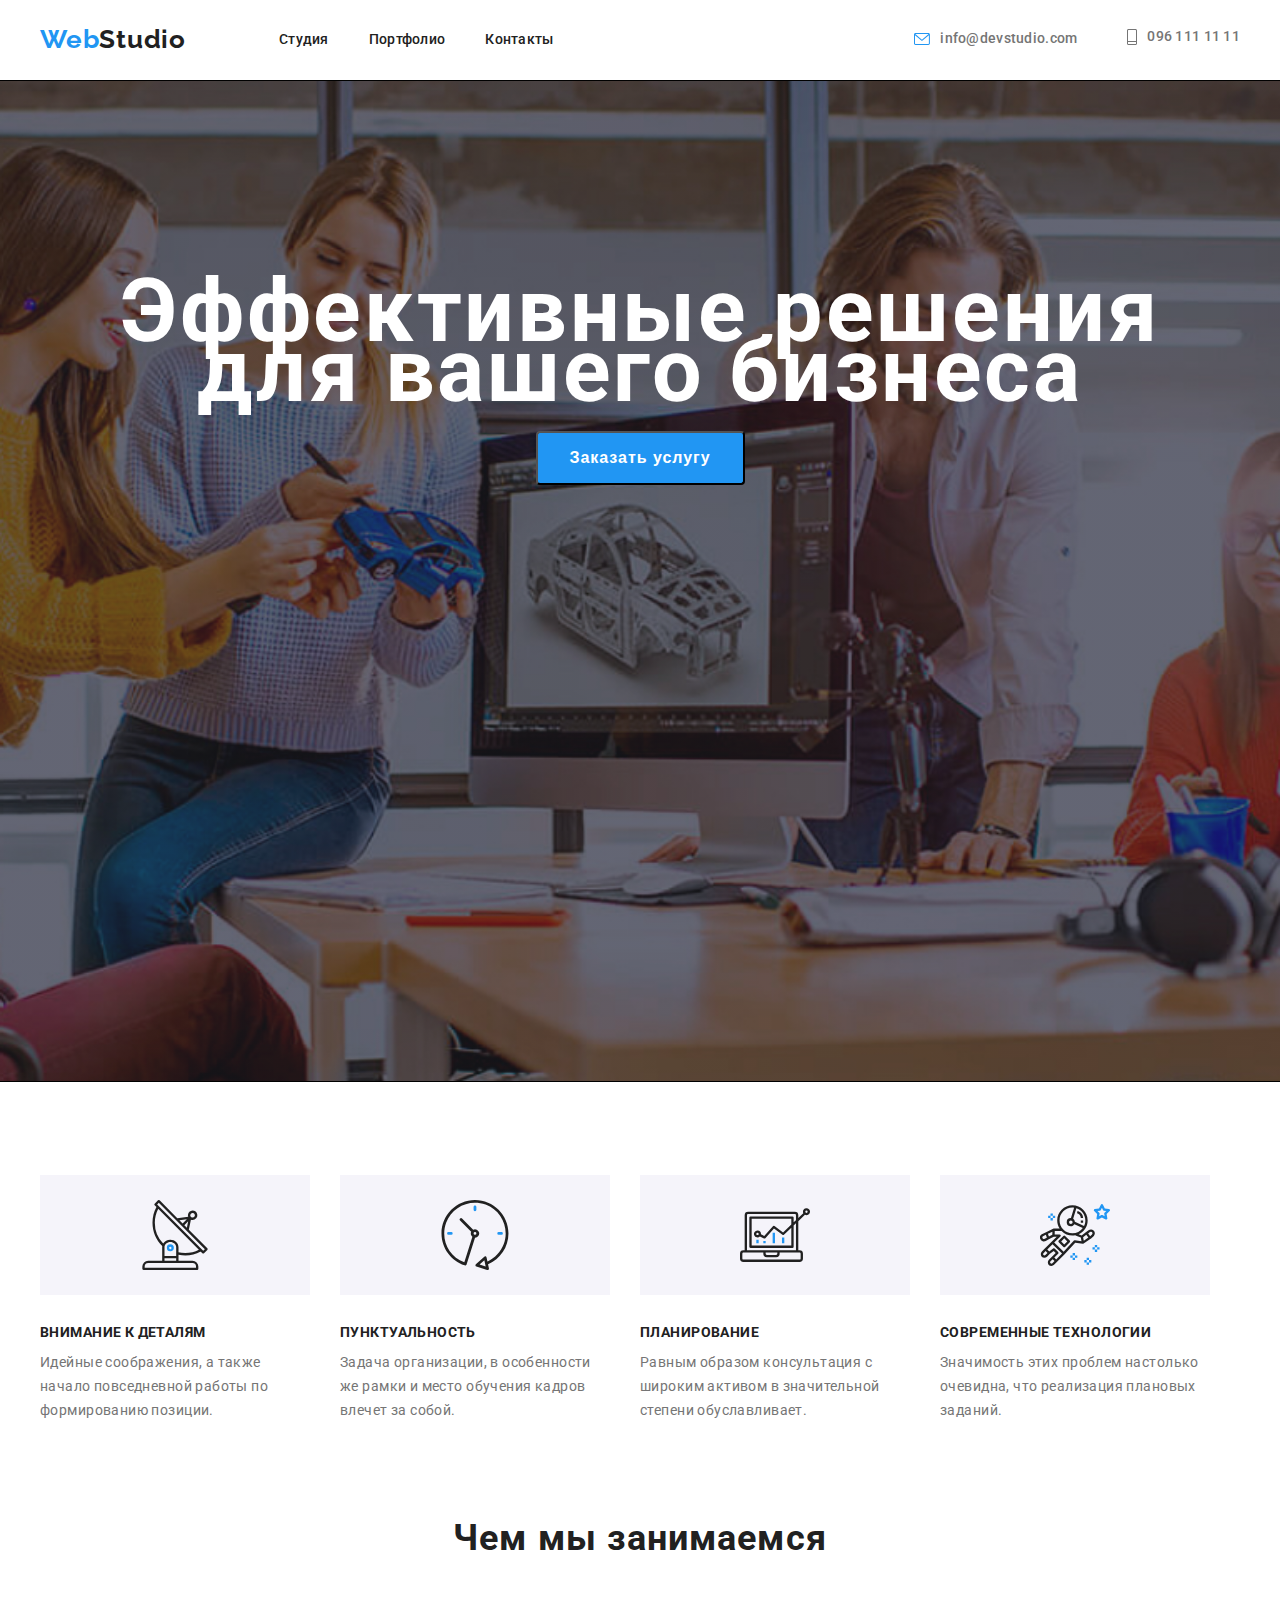
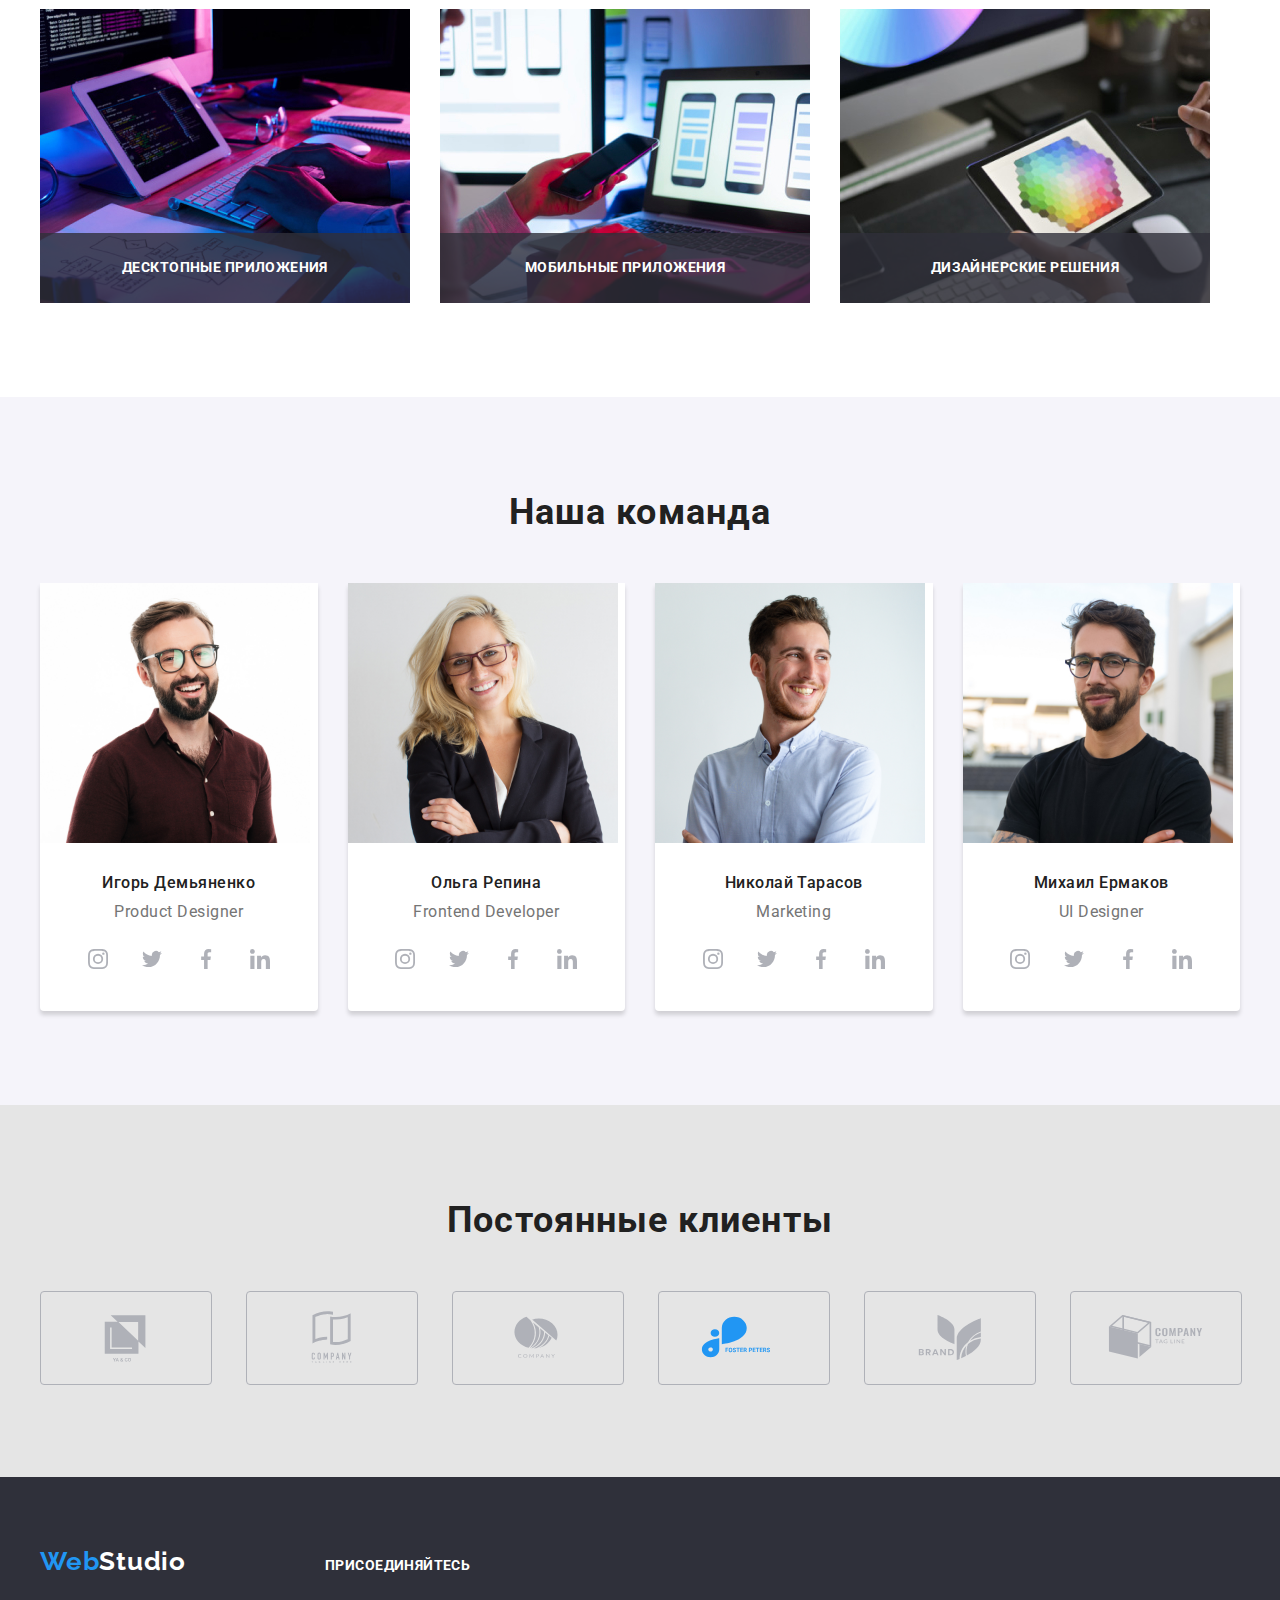
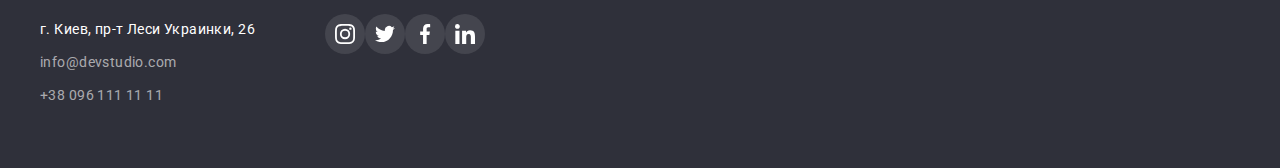
==== index.html @ af555c21 "стилизация box" ====
<!DOCTYPE html>
<html lang="en">
<head>
    <meta charset="UTF-8">
    <meta http-equiv="X-UA-Compatible" content="IE=edge">
    <meta name="viewport" content="width=device-width, initial-scale=1.0">
    <title>WebStudio</title>
    <link rel="stylesheet" href="https://cdnjs.cloudflare.com/ajax/libs/modern-normalize/1.1.0/modern-normalize.min.css"
        integrity="sha512-wpPYUAdjBVSE4KJnH1VR1HeZfpl1ub8YT/NKx4PuQ5NmX2tKuGu6U/JRp5y+Y8XG2tV+wKQpNHVUX03MfMFn9Q=="
        crossorigin="anonymous" referrerpolicy="no-referrer">
    <link rel="preconnect" href="https://fonts.gstatic.com">
    <link rel="preconnect" href="https://fonts.googleapis.com">
    <link rel="preconnect" href="https://fonts.gstatic.com" crossorigin>
    <link href="https://fonts.googleapis.com/css2?family=Raleway:wght@700&family=Roboto:wght@400;500;700;900&display=swap" rel="stylesheet">
    <link rel="stylesheet" href="./css/styles.css">
</head>
<body>
      <!-- Шапка сайта -->
  <header class="page-header">
    <div class="container header-container">
        <nav class="nav-box">
           <a class="nav-logo" href="./index.html"><span class="logo-web">Web</span><span class="logo-studio">Studio</span></a>
        <ul class="site-nav">
             <li class="nav-item"><a href="" class="link current">Студия</a></li>
             <li class="nav-item"><a href="./portfolio.html" class="link">Портфолио</a></li>
             <li class="nav-item"><a href="" class="link">Контакты</a></li>
        </ul>
        </nav>
        <!-- Контакты -->
       <ul class="contact-nav">
            <li class="item"><a href="mailto:info@devstudio.com" class="contacts-link">
                <svg class="contact-nav-icon-f">
                    <use href="./images/symbol-defs2.svg#icon-envelope-hover-1"></use>
                </svg>info@devstudio.com</a></li>
            <li class="item"><a href="tel:+380961111111" class="contacts-link">
                <svg class="contact-nav-icon-s">
                    <use href="./images/symbol-defs2.svg#icon-tel-1"></use>
                </svg> 096 111 11 11</a></li>
        </ul>
    </div>
      </header>
   
   <main>
        <!-- Герой hero-->
    <section class="hero">
        <div class="container">
            <h1 class="hero-title centered">Эффективные решения   </br> для вашего бизнеса</h1>
            <button type="button" class="hero-button">Заказать услугу</button>
           
        </div>
    </section>
   
    <!--Преимущества-->
    
    <section class="section">
        <div class="container">
        <h2 class="visually-hidden">Наши преимущества</h2>
        <ul class="feature-list">
            
            <li class="feature-item">
                <div class="feature-icon">
                    <svg class="icon">
                        <use href="./images/symbol-defs2.svg#icon-antenna-1-1">
                        </use>
                    </svg>
                </div>
                 <h3 class="feature-title">Внимание к деталям</h3>
                 <p class="feature-text">Идейные соображения, а также начало повседневной работы по формированию позиции.</p>
            </li>
            
            <li class="feature-item">
                <div class="feature-icon">
                    <svg class="icon">
                        <use href="./images/symbol-defs2.svg#icon-clock-1-1">
                        </use>
                    </svg> 
                </div>
                   <h3 class="feature-title">Пунктуальность</h3>
                   <p class="feature-text">Задача организации, в особенности же рамки и место обучения кадров влечет за собой.</p>
            </li>

            <li class="feature-item">
                <div class="feature-icon">
                    <svg class="icon">
                        <use href="./images/symbol-defs2.svg#icon-diagram-1-1">
                        </use>
                    </svg>
                </div>
                    <h3 class="feature-title">Планирование</h3>
                    <p class="feature-text" >Равным образом консультация с широким активом в значительной степени обуславливает.</p>
            </li>
            
            <li class="feature-item">
                <div class="feature-icon">
                    <svg class="icon">
                        <use href="./images/symbol-defs2.svg#icon-astronaut-1-1">
                        </use>
                    </svg>
                </div>
                    <h3 class="feature-title">Современные технологии</h3>
                    <p class="feature-text" >Значимость этих проблем настолько очевидна, что реализация плановых заданий.</p>
            </li>
        
        </ul>
        </div> 
    </section>

    <!--Чем мы занимаемся-->

    <section class="section about-us-section">
        <div class="container">
        <h2 class="about-us-title">Чем мы занимаемся</h2>
        <ul class="about-us-list">
            <li class="about-us-item">
                <div class="boxed">
                <img src="./images/mon.1/img1.jpg" alt="Алгоритм програм" width="370" height="295"/>
               <div class="box">
                   <p class="box-text">Десктопные приложения</p>
               </div>
            </div>
        </li>
               <li class="about-us-item">
                <div class="boxed">
                   <img src="./images/mon.1/img2.jpg" alt="Синхронизация с телефоном" width="370" height="295"/>
                   <div class="box">
                    <p class="box-text">Мобильные приложения</p>
                </div>
            </div>
                </li>
               <li class="about-us-item">
                <div class="boxed">
                <img src="./images/mon.1/img3.jpg" alt="Цветовая палитра" width="370" height="295"/>
                <div class="box">
                    <p class="box-text">Дизайнерские решения</p>
                </div>
            </div>
            </li>
        </ul>
        </div> 
    </section>
    <!--Команда-->

    <section class="section team">
        <div class="container">
        <h2 class="team-head-title">Наша команда</h2>
              <ul class="team-list">
                    
                <li class="team-item">
                        <article class="card">
                            <img src="./images/logo/img1.jpg" alt="Игорь Демьяненко" width="270" height="260">
                        
                            <div class="card-content">
                                <h3 class="title">Игорь Демьяненко</h3>
                                <p class="text">Product Designer</p>
                            
                                <ul class="social-list">
                                    <li class="social-item">
                                        <a href="#" class="social-link">
                                        <svg class="social-icon">
                                            <use href="./images/symbol-defs2.svg#icon-instagram-2-1"></use>
                                        </svg>
                                        </a>
                                    </li>
                                    <li class="social-item">
                                        <a href="#" class="social-link">
                                        <svg class="social-icon">
                                            <use href="./images/symbol-defs2.svg#icon-twitter-1-1"></use>
                                        </svg>
                                        </a>
                                    </li>
                                    <li class="social-item">
                                        <a href="#" class="social-link">
                                        <svg class="social-icon">
                                            <use href="./images/symbol-defs2.svg#icon-facebook-1-1"></use>
                                        </svg>
                                        </a>
                                    </li>
                                    <li class="social-item">
                                        <a href="#" class="social-link">
                                        <svg class="social-icon">
                                            <use href="./images/symbol-defs2.svg#icon-linkedin-1-1"></use>
                                        </svg>
                                        </a>
                                    </li>
                                       </ul>
                            </div>
                        </article>
                </li>
                    
                    <li class="team-item">
                        <article class="card">
                            <img src="./images/logo/img2.jpg" alt="Ольга Репина" width="270" height="260">
                            <div class="card-content">
                                <h3 class="title">Ольга Репина</h3>
                                <p class="text">Frontend Developer</p>
                                <ul class="social-list">
                                    <li class="social-item">
                                        <a href="#" class="social-link">
                                        <svg class="social-icon">
                                            <use href="./images/symbol-defs2.svg#icon-instagram-2-1"></use>
                                        </svg>
                                        </a>
                                    </li>
                                    <li class="social-item">
                                        <a href="#" class="social-link">
                                        <svg class="social-icon">
                                            <use href="./images/symbol-defs2.svg#icon-twitter-1-1"></use>
                                        </svg>
                                        </a>
                                    </li>
                                    <li class="social-item">
                                        <a href="#" class="social-link">
                                        <svg class="social-icon">
                                            <use href="./images/symbol-defs2.svg#icon-facebook-1-1"></use>
                                        </svg>
                                        </a>
                                    </li>
                                    <li class="social-item">
                                        <a href="#" class="social-link">
                                        <svg class="social-icon">
                                            <use href="./images/symbol-defs2.svg#icon-linkedin-1-1"></use>
                                        </svg>
                                        </a>
                                    </li>
                                       </ul>
                            </div>
                            </article>
                    </li>
                    
                    <li class="team-item">
                        <article class="card">
                            <img src="./images/logo/img3.jpg" alt="Николай Тарасов" width="270" height="260">
                           <div class="card-content">
                                <h3 class="title">Николай Тарасов</h3>
                                <p class="text">Marketing</p>
                                <ul class="social-list">
                                    <li class="social-item">
                                        <a href="#" class="social-link">
                                        <svg class="social-icon">
                                            <use href="./images/symbol-defs2.svg#icon-instagram-2-1"></use>
                                        </svg>
                                        </a>
                                    </li>
                                    <li class="social-item">
                                        <a href="#" class="social-link">
                                        <svg class="social-icon">
                                            <use href="./images/symbol-defs2.svg#icon-twitter-1-1"></use>
                                        </svg>
                                        </a>
                                    </li>
                                    <li class="social-item">
                                        <a href="#" class="social-link">
                                        <svg class="social-icon">
                                            <use href="./images/symbol-defs2.svg#icon-facebook-1-1"></use>
                                        </svg>
                                        </a>
                                    </li>
                                    <li class="social-item">
                                        <a href="#" class="social-link">
                                        <svg class="social-icon">
                                            <use href="./images/symbol-defs2.svg#icon-linkedin-1-1"></use>
                                        </svg>
                                        </a>
                                    </li>
                                       </ul>
                            </div>
                        </article>
                    </li>
                    
                    <li class="team-item">
                        <article class="card">
                            <img src="./images/logo/img4.jpg" alt="Михаил Ермаков" width="270" height="260">
                            <div class="card-content">
                                <h3 class="title">Михаил Ермаков</h3>
                                <p class="text">UI Designer</p>
                                <ul class="social-list">
                                    <li class="social-item">
                                        <a href="#" class="social-link">
                                        <svg class="social-icon">
                                            <use href="./images/symbol-defs2.svg#icon-instagram-2-1"></use>
                                        </svg>
                                        </a>
                                    </li>
                                    <li class="social-item">
                                        <a href="#" class="social-link">
                                        <svg class="social-icon">
                                            <use href="./images/symbol-defs2.svg#icon-twitter-1-1"></use>
                                        </svg>
                                        </a>
                                    </li>
                                    <li class="social-item">
                                        <a href="#" class="social-link">
                                        <svg class="social-icon">
                                            <use href="./images/symbol-defs2.svg#icon-facebook-1-1"></use>
                                        </svg>
                                        </a>
                                    </li>
                                    <li class="social-item">
                                        <a href="#" class="social-link">
                                        <svg class="social-icon">
                                            <use href="./images/symbol-defs2.svg#icon-linkedin-1-1"></use>
                                        </svg>
                                        </a>
                                    </li>
                                       </ul>
                            </div>
                        </article>
                    </li>
            </ul>
        </div> 
    </section>
    <!--Постоянные клиенты-->

    <section class="section clients">
        <div class="container">
            <h2 class="section-title">Постоянные клиенты</h2>
            <ul class="client-list">
                <li class="client-item">
                    <a href="#" class="client-link">
                        <svg class="client-icon">
                            <use href="./images/symbol-defs2.svg#icon-Logo-6a"></use>
                        </svg>
                    </a>
                </li>
                <li class="client-item">
                    <a href="#" class="client-link">
                        <svg class="client-icon">
                            <use href="./images/symbol-defs2.svg#icon-Logo-1-1"></use>
                        </svg>
                    </a>
                </li>
                <li class="client-item">
                    <a href="#" class="client-link">
                        <svg class="client-icon">
                            <use href="./images/symbol-defs2.svg#icon-Logo-2-1"></use>
                        </svg>
                    </a>
                </li>
                <li class="client-item">
                    <a href="#" class="client-link">
                        <svg class="client-icon">
                            <use href="./images/symbol-defs2.svg#icon-Logo-3-1"></use>
                        </svg>
                    </a>
                </li>
                <li class="client-item">
                    <a href="#" class="client-link">
                        <svg class="client-icon">
                            <use href="./images/symbol-defs2.svg#icon-Logo-4-1"></use>
                        </svg>
                    </a>
                </li>
                <li class="client-item">
                    <a href="#" class="client-link">
                        <svg class="client-icon">
                            <use href="./images/symbol-defs2.svg#icon-Logo-5-1"></use>
                        </svg>
                    </a>
                </li>
            </ul>
        </div>
    </section>
</main>
    

<footer class="footer">
    <div class="container footer-container">
      <div class="footer-address">
        <a class="footer-logo" href="#"><span class="f-web">Web</span><span class="f-webstudio">Studio</span></a>
        <address class="address">
          <ul class="footer-address">
            <li class="footer-item"><a href="https://www.google.com/maps/place/%D0%B1%D1%83%D0%BB%D1%8C%D0%B2%D0%B0%D1%80+%D0%9B%D0%B5%D1%81%D1%96+%D0%A3%D0%BA%D1%80%D0%B0%D1%97%D0%BD%D0%BA%D0%B8,+26,+%D0%9A%D0%B8%D1%97%D0%B2,+02000/@50.4271245,30.5353084,15.75z/data=!4m5!3m4!1s0x40d4cf0e033ecbe9:0x57a4dffefec77da0!8m2!3d50.4265807!4d30.5383858" class="address-map">г. Киев, пр-т Леси Украинки, 26</a></li>
            <li class="footer-item"><a href="mailto:info@devstudio.com" class="contacts">info@devstudio.com</a></li>
            <li class="footer-item"><a href="tel:+380961111111" class="contacts">+38 096 111 11 11</a></li>
         </ul>
        </address>
    </div>
    <div class="fsocial-title">
        <h2 class="footer-title">присоединяйтесь</h2>
        <ul class="fsocial-list">
            <li class="fsocial-list">
                <a href="#" class="fsocial-link">
                    <svg class="fsocial-icon" width="20" height="20">
                        <use href ="./images/symbol-defs2.svg#icon-instagramfoot-2-1-1"></use>
                    </svg>
                </a>
            </li>
            <li class="fsocial-list">
                <a href="#" class="fsocial-link">
                    <svg class="fsocial-icon" width="20" height="20">
                        <use href ="./images/symbol-defs2.svg#icon-twitterfoot-1-1"></use>
                    </svg>
                </a>
            </li>
            <li class="fsocial-list">
                <a href="#" class="fsocial-link">
                    <svg class="fsocial-icon" width="20" height="20">
                        <use href ="./images/symbol-defs2.svg#icon-facebookfoot-1-1"></use>
                    </svg>
                </a>
            </li>
            <li class="fsocial-list">
                <a href="#" class="fsocial-link">
                    <svg class="fsocial-icon" width="20" height="20">
                        <use href ="./images/symbol-defs2.svg#icon-linkedinfoot-1-1-1"></use>
                    </svg>
                </a>
            </li>
        </ul>
    </div>
  </div>
</footer>

</body>
</html>
---- css/styles.css ----
:root{
    --text-color:#757575;
    --titles-text-color-first: #212121;
    --accent-color: #2196F3;
    --accent-color-text: #FFFFFF;
    --background-color: #2f303a;
    --logo-color: #000000;
    --backing-color: #f5f4fa;
    --header-color: #ececec;
    --portfolio-color: #e5e5e5;
    --clients-color:#afb1b8;
    /* --card-set-gap: 30px */

    /* первый цвет фона : #E5E5E5; */
    /* вторичный цвет фона : #F5F4FA; */
    /* цвет фона кнопок портфолио : #F5F4FA; */
    /* цвет основного текста color: #212121; */
    /* вторичный цвет #757575; */
    /* цвет акцент #2196F3; */
}
h1,
h2,
h3,
h4,
h5,
h6,
p{
    margin-top: 0;
    margin-bottom: 0;
}
img{
    display: block;
    max-width: 100%;
    height: auto;
}
body {
    font-family: Roboto, sans-serif;
    background-color: var(--accent-color-text);
    color: var(--titles-text-color-first);
    margin: 0;
    line-height: 1.5;
}
ul{
    list-style: none;
    padding-inline-start: 0;
    margin: 0;
}
a{
    text-decoration: none;
    cursor: pointer;
}
/* Cкрыть кнопки */
.visually-hidden{
    position: absolute;
    clip: rect(0 0 0 0);
    width: 1px;
    height: 1px;
    margin: -1px;
}

/* Page-header */

.page-header{
    border-bottom: 1px solid var(--header-color);
}
.header-container{
    display: flex;
    align-items: center;
}
.container{
    width: 1200px;
    margin-left: auto;
    margin-right: auto;
    padding-left: 15px;
    padding-right: 15px;
}


.nav-box{
    display: flex;
    align-items: center;
    background-color: var(--accent-color-text);
}
.nav-logo{
    margin-right: 93px;
    text-decoration: none;
    
}
.logo-web {
    font-family: Raleway, sans-serif;
    color: var(--accent-color);
    font-weight: 700;
    font-size: 26px;
    line-height: 1.19;
    letter-spacing: 0.03em;
}
.logo-web:hover,
.logo-web:focus{
    color: var(--accent-color);
}
.logo-studio {
    font-family: Raleway, sans-serif;
    color: var(--titles-text-color-first);
    font-weight: 700;
    font-size: 26px;
    line-height: 1.19;
    letter-spacing: 0.03em;
}
.logo-studio:hover,
.logo-studio:focus{
    color: var(--accent-color);
}

/* site-nav*/

.site-nav{
    display: flex;
}
.site-nav .nav-item + .nav-item{
    margin-left: 40px;
}
.site-nav .link {
    display: block; 
    color: var(--titles-text-color-first);
    font-weight: 500;
    font-size: 14px;
    line-height: 1.14;
    letter-spacing: 0.02em;
    text-decoration: none;
    padding-top: 32px;
    padding-bottom: 32px;
    }
.site-nav .link:hover,
.site-nav .link:focus {
    color: var(--accent-color);
    
}
.site-nav .link .current {
    color: var(--accent-color);
}

/* web studio -contacts*/

.contact-nav{
    display: flex;
    margin-left: auto;
}
.contact-nav .link{
    display: block;
    cursor: pointer;
}
.contact-nav .item + .item {
    margin-left: 50px;
}
.contact-nav-icon-f{
    width: 16px;
    height: 12px;
    margin-right: 10px;
    fill: currentColor;
}
.contact-nav-icon-s{
    width: 10px;
    height: 16px;
    margin-right: 10px;
    fill: currentColor;
}
.contacts-link {
    display: inline-flex;
    align-items: center;
    color: var(--text-color);
    font-weight: 500;
    font-size: 14px;
    line-height: 1.14;
    letter-spacing: 0.02em;
    
}
.contact-nav .item:last-child{
    margin-right: 0;
}
.contacts-link:hover,
.contacts-link:focus{
    color: var(--accent-color);
}
.contact-nav .nav-tel{
    color: var(--text-color);
    text-decoration: none;
}
.contact-nav .nav-tel:hover,
.contact-nav .nav-tel:focus{
    color: var(--accent-color);
}

/* Hero */

.hero{
    max-width: 1600px;
    font-family: Roboto;
    font-weight: 900;
    font-size: 44px;
    line-height: 60px;
    letter-spacing: 0.06em;
    padding-top: 200px;
    padding-bottom: 200px;
    text-align: center;
    color: var(--accent-color-text);
    background-color: var(--background-color);
    height: 600px;
    outline: 1px solid #000000;
    margin-left: auto;
    margin-right: auto;
    background-image: linear-gradient(to right, rgba(47, 48, 58, 0.4), rgba(47, 48, 58, 0.4)), url("../images/Img.jpg");
    background-position: center;
    background-repeat: no-repeat;
    background-size: cover;
}
.hero-title .centered {
    position: absolute;
    text-align: center;
    margin-bottom: 30px;
    width: 696px;
    margin-left: auto;
    margin-right: auto;
    align: center;
    color: var(--accent-color-text);
    font-weight: 900;
    font-size: 44px;
    line-height: 60px;
    letter-spacing: 0.06em;
    text-transform: uppercase;
    padding-left: 452px;
    padding-top: 280px;
}
/* Overlay */
.overlay{
    max-width: 1600px;
    height: 600px;
    outline: 1px solid #000000;
    margin-left: auto;
    margin-right: auto;
    background-image: url("../images/Img.jpg");
    background-position: center;
    background-repeat: no-repeat;
    background-size: cover;
}
/* Hero button */

.hero-button{
    color: var(--accent-color-text);
    background-color: var(--accent-color);
    font-weight: 700;
    font-size: 16px;
    line-height: 1.87;
    letter-spacing: 0.06em;
    cursor: pointer;
    text-decoration: none;
    border-radius: 4px;
    padding: 10px 32px;
    margin-top: 30px;
   }

/* Feature */
.section{
    /* outline: 1px solid tomato;  */
    padding: 94px 0;
}
.section-titles h2 {
    visibility: hidden;
}
.feature-list{
    display: flex;
}
.feature-item:first-child{
    margin-left: 0px;
}
.feature-title{
    color: var(--titles-text-color-first);
    font-weight: 700;
    font-size: 14px;
    line-height: 1.14;
    text-transform: uppercase;
    letter-spacing: 0.03em;
    margin-top: 30px;
}
.feature-text{
    margin-top: 10px;
    color: var(--text-color);
    font-size: 14px;
    line-height: 1.71;
    letter-spacing: 0.03em;
}
.feature-item{
    width: 270px;
    margin-left: 30px;
}
.feature-icon{
    display: flex;
    justify-content: center;
    align-items: center;
    height: 120px;
    background-color: var(--backing-color);
    margin-bottom: 30px;
}
.feature-icon .icon{
    width: 70px;
    height: 70px;
}
/* .feature-item::before{
    display: block;
    height: 120px;
    content: "";
    background-size: contain;
    background-repeat: no-repeat;
    background-position: center;
    background-color: var(--backing-color);
    border-radius: 4px;
}
.feature-item:nth-child(1)::before{
    background-image: url(../images/features/Group.svg);
    }
.feature-item:nth-child(2)::before{
    background-image: url(../images/features/clock\ 1.svg);
}
.feature-item:nth-child(3)::before{
    background-image: url(../images/features/diagram\ 1.svg);
}
.feature-item:nth-child(4)::before{
    background-image: url(../images/features/astronaut\ 1.svg);
} */

/* Примеры работ */

.about-us-section{
    padding-top: 0px;
    }
.about-us-title{
      color: var(--titles-text-color-first);
      font-weight: 700;
      font-size: 36px;
      line-height: 1.17;
      text-align: center;
      letter-spacing: 0.03em;
}
.about-us-list{
    display: flex;
    margin-top: 50px;
    margin-left: -30px;
    position: relative;
}
.boxed{
    position: relative;
}
.box{
    width: 370px;
    height: 70px;
    display: flex;
    background-color: rgba(47, 48, 58, 0.8);
    position: absolute;
    justify-content: center;
    align-items: center;
    bottom: 0px;
    left: 0x;
}
.box-text{
    color: var(--accent-color-text);
    font-weight: 700;
    font-size: 14px;
    line-height: 1.14;
    text-align: center;
    letter-spacing: 0.03em;
    text-transform: uppercase;
}
.about-us-item{
    margin-left: 30px;
    
}
/* .about-us-item:first-child{
    margin-left: 0px;
} */

  /* Team */
 
.team{
      /* outline: 1px solid tomato; */
      background-color: var(--backing-color);
      }
.team-container{
    margin-left: auto;
    margin-right: auto;
    padding-left: 15px;
    padding-right: 15px;

}
.team-head-title{
    margin-bottom: 50px;
    color: var(--titles-text-color-first);
    font-weight: 700;
    font-size: 36px;
    line-height: 1.17;
    text-align: center;
    letter-spacing: 0.03em;
}
.team-list{
    display: flex;
    margin-left: -30px;
}
.team-item{
    flex-basis: calc((100% / 4 - 30px));
    margin-left: 30px;
    background-color: var(--accent-color-text);
    border-radius: 0px 0px 4px 4px;
    box-shadow: 0px 4px 4px rgba(0, 0, 0, 0.15);
}
.card-content{
    padding-top: 30px;
    padding-bottom: 30px;
}
.title{
    color: var(--titles-text-color-first);
    font-weight: 500;
    font-size: 16px;
    line-height: 1.19;
    text-align: center;
    letter-spacing: 0.03em;
}
.text{
      color: var(--text-color);
      margin-top: 10px;
      font-weight: normal;
      font-size: 16px;
      line-height: 1.19;
      text-align: center;
      letter-spacing: 0.03em;
}
.social-list {
    /* outline: 1px solid red; */
    display: flex;
    justify-content: center;
    margin-top: 16px;
    
  }
  .social-item{
      width: 44px;
      height: 44px;
      margin-left: 10px;
      }
 .social-item:first-child{
     margin-left: 0;
 }
 .social-link{
     display: flex;
     align-items: center;
     justify-content: center;
     width: 100%;
     height: 100%;
     border-radius: 50%;
     color: var(--clients-color);
 }
 .social-link:hover,
 .social-link:focus{
     color: var(--accent-color-text);
     background-color: var(--accent-color);
 }
 .social-link:hover .social-icon,
 .social-link:focus .social-icon{
     fill: var(--accent-color-text);
 }
 .social-icon{
      width: 20px;
      height: 20px;
      fill: currentColor;
      }
 
 

/* Buttons */
.ul-filter{
    display: flex;
    justify-content: center;
    margin-bottom: 50px;
}
.btn{
    color: var(--titles-text-color-first);
    background-color: var(--backing-color);
    padding: 8px 22px;
    border: 1px solid transparent;
    border-style: none;
    border-radius: 4px;
    cursor: pointer;
    text-align: center;
    font-size: 16px;
}
.btn:hover,
.btn:focus{
    color: var(--accent-color-text);
    background-color: var(--accent-color);
    box-shadow: 0px 3px 1px rgba(0, 0, 0, 0.12),0px 1px 2px rgba(0, 0, 0, 0.08),0px 2px 2px rgba(0, 0, 0, 0.01);
}
.filter-item:not(:first-child) {
    margin-left: 8px;
}


  /* Портфолио */
    
.portfolio{
    display: flex;
    flex-wrap: wrap;
    margin: -15px;
    }
.portfolio-image{
    margin: 15px;
    width: 370px;
    display: block;
    }
.portfolio-img{
    display: block;
    background-color: var(--accent-color-text);
} 
.portfolio-img:hover,
.portfolio-img:focus{
    box-shadow: 1px 4px 6px rgba(0, 0, 0, 0.16),0px 4px 4px rgba(0, 0, 0, 0.06),0px 1px 1px rgba(0, 0, 0, 0.12);
}
.portfolio-title{
    color: var(--titles-text-color-first);
    font-weight: 700;
    font-size: 18px;
    line-height: 2;
    letter-spacing: 0.06em;
}
.portfolio-text{
    margin-top: 4px;
    color: var(--text-color);
    font-size: 16px;
    line-height: 1.87;
    letter-spacing: 0.03em;
}
.portfolio-name{
    padding: 20px 24px;
    border-bottom: 1px solid #eeeeee ;
    border-right: 1px solid #eeeeee;
    border-left: 1px solid #eeeeee;
}
.flex-container{
    display: flex;
    flex-wrap: wrap;
}
.flex-element{
    width: calc((100%-60) / 3);
}
.flex-element:nth-child(3n) {
    margin-right: 0;
}
.portfolio-name{
    padding: 20px 24px;
    border-bottom: 1px solid #eeeeee;
    border-right: 1px solid #eeeeee;
    border-left: 1px solid #eeeeee;
}
/* Clients */
.clients{
    padding: 94px auto;
    background-color: var(--portfolio-color);
}
.section-title{
    margin-bottom: 50px;
    font-weight: 700;
    font-size: 36px;
    line-height: 1.17;
    text-align: center;
    letter-spacing: 0.03em;
}
.client-list{
    display: flex;
    justify-content: space-between;
    margin-top: 50px;
}
.client-item{
    width: 170px;
    height: 92px;
    margin-left: 30px;
}
.client-item:first-child{
    margin-left: 0;
}
.client-link{
    display: flex;
    justify-content: center;
    align-items: center;
    color: var(--clients-color);
    border: 1px solid var(--clients-color);
    border-radius: 4px;
    width: 100%;
    height: 100%;
}
.client-link:hover,
.client-link:focus{
    color: var(--accent-color);
    border-color: var(--accent-color);
}
.client-link:hover .client-icon,
.client-link:focus .client-icon{
    fill: var(--accent-color);
}
.client-icon{
    width: 106px;
    height: 60px;
    fill: currentColor;
}
/* Footer */

.footer{
    background-color: var(--background-color);
    padding-top: 60px;
    padding-bottom: 60px;

}
.footer-container{
    display: flex;
    align-items: baseline;
}
.footer-logo{
    font-family: Raleway,sans-serif;
    color: var(--accent-color-text);
    font-weight: 700;
    font-size: 26px;
    line-height: 1.19;
    letter-spacing: 00.03em;
}
.f-web{
    color: var(--accent-color);
    font-family: Raleway;
    font-weight: 700;
    font-size: 26px;
    line-height: 1.19;
    letter-spacing: 0.03em;
}
.f-webstudio{
    font-family: Raleway;
    font-weight: 700;
    font-size: 26px;
    line-height: 1.19;
    letter-spacing: 0.03em;
}
.footer-logo:hover,
.footer-logo:focus{
    color: var(--accent-color);
}
.footer-address{
    display: inline-block;
    margin-top: 9px;
    display: block;
    color: rgba(255, 255, 255, 0.6);
    font-size: 14px;
    line-height: 1.71;
    letter-spacing: 0.03em;
    text-decoration: none;
}
.footer-item{
    margin-top: 9px;
    
}
.contacts {
    color: rgba(255, 255, 255, 0.6);
    font-style: normal;
    font-size: 14px;
    line-height: 1.71;
    letter-spacing: 0.03em;
  }
  .address-map:hover,
  .address-map:focus {
    color: var(--accent-color);
  }
  .contacts:hover,
  .contacts:focus {
    color: var(--accent-color);
  }
  .fsocial-title{
      margin-left: 70px;
  }
  .footer-title{
      color: var(--accent-color-text);
      font-weight: 700;
      font-size: 14px;
      line-height: 1.14;
      letter-spacing: 0.03em;
      text-transform: uppercase;
  }
  .fsocial-list{
      display: flex;
      justify-content: center;
      margin-top: 20px;
  }
  .fsocial-icon{
      width: 20px;
      height: 20px;
     
     
      
  }
  .fsocial-item:first-child{
      margin-left: 0;
  }
  .fsocial-link{
      display: flex;
      justify-content: center;
      align-items: center;
      width: 40px;
      height: 40px;
      border-radius: 50%;
      color: #afb1b8;
      background: rgba(255, 255, 255, 0.1);
  }
  .fsocial-icon{
      fill: var(--accent-color-text);
  }
  .fsocial-link:hover,
  .fsocial-link:focus{
      fill: var(--accent-color-text);
      background-color: var(--accent-color);
  }
  .fsocial-link:hover .fsocial-icon,
  .fsocial-link:focus .fsocial-icon{
      fill: var(--accent-color-text);
  }


/* Контакты */


.address{
    font-style: normal;
    margin-top: 20px;
    
}
.address-list{
    margin-top: 9px;
}
.address-map{
    display: inline-block;
    font-style: normal;
    margin-top: 20px;
    color: var(--accent-color-text);
    font-style: normal;
    font-size: 14px;
    line-height: 1.71;
    letter-spacing: 0.03em;
}
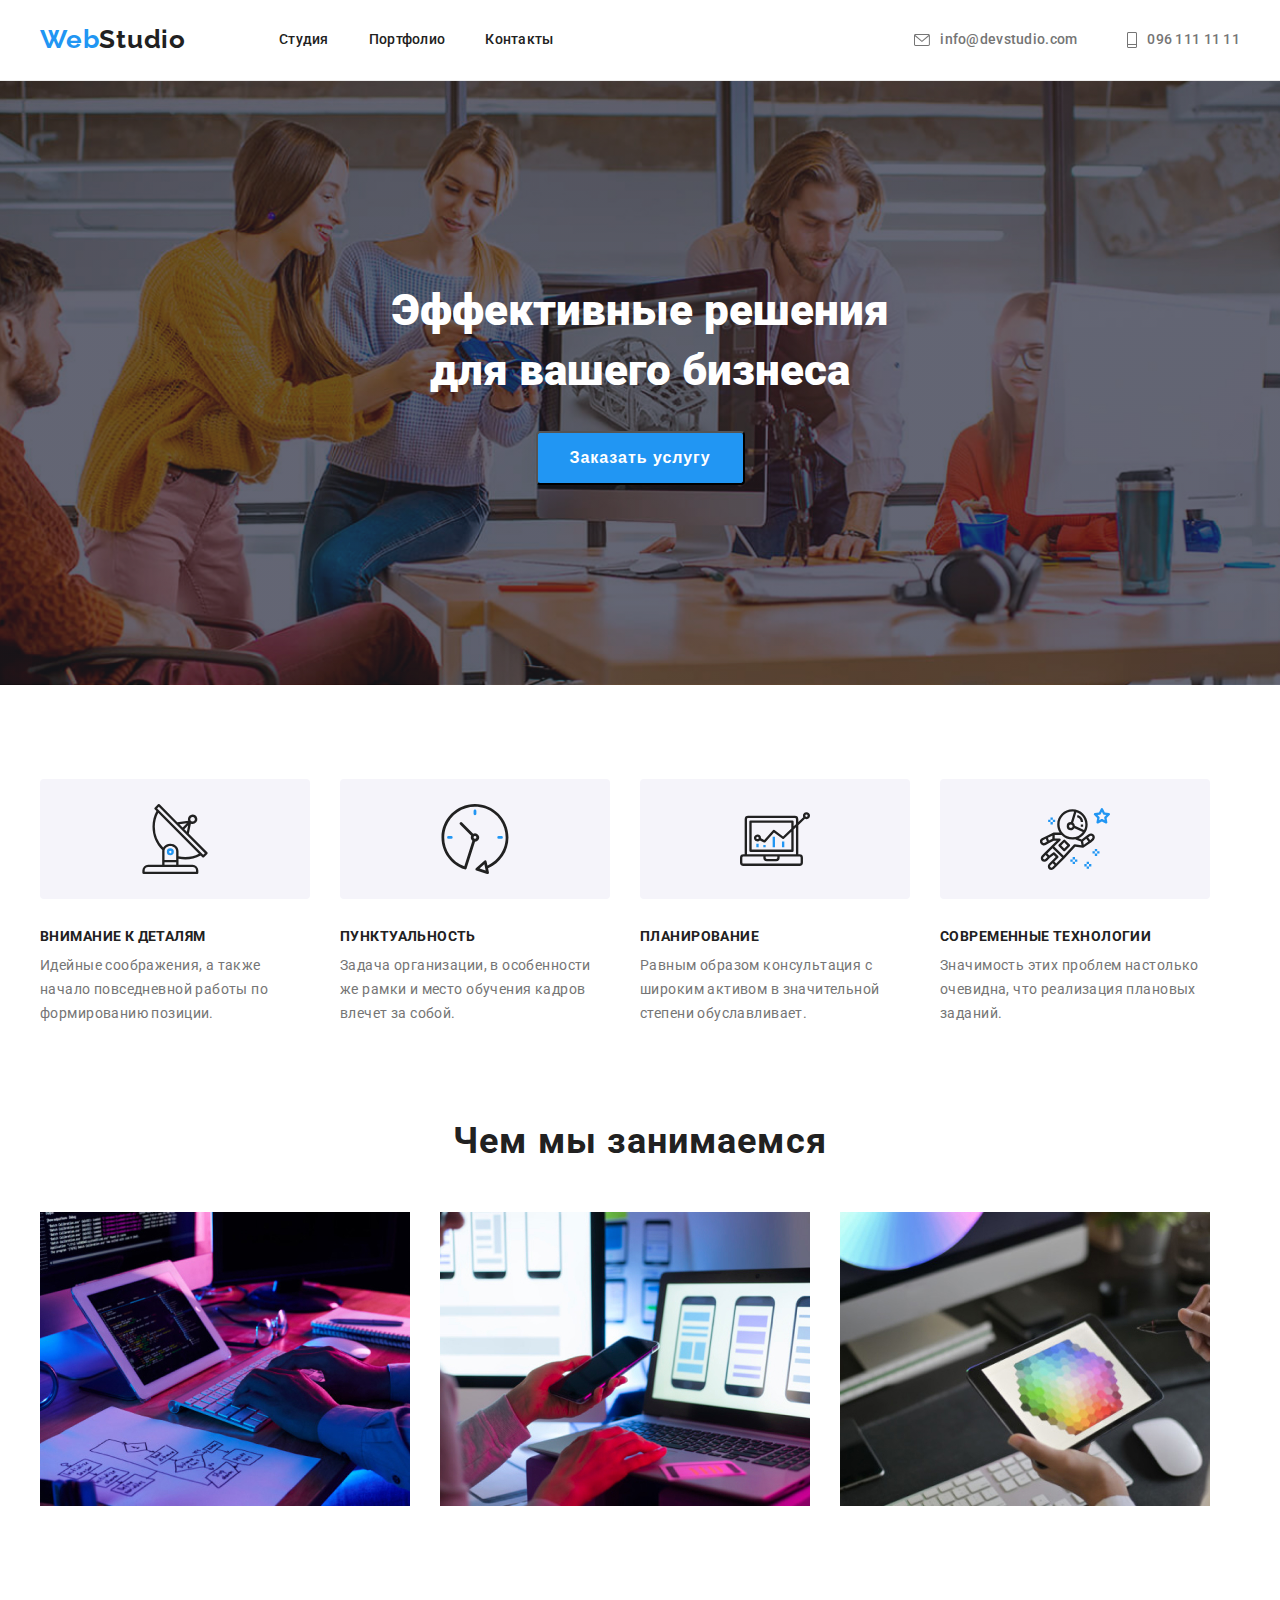
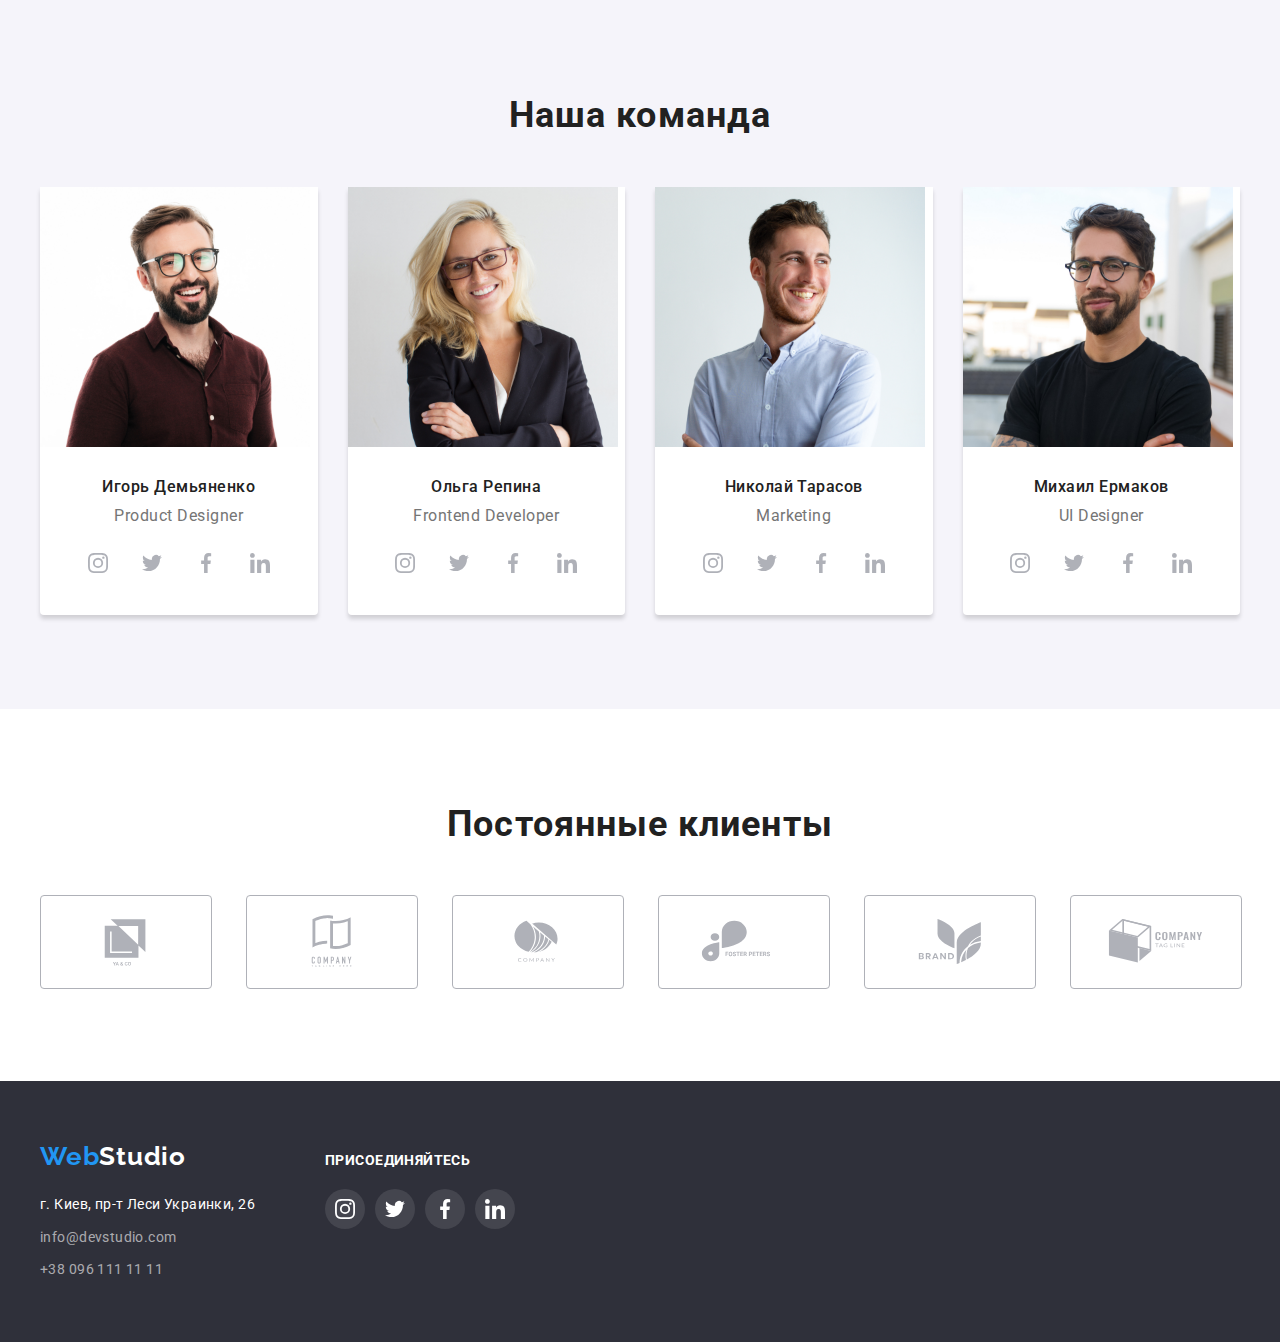
==== commit 21d2443d: "начало" ====
--- a/index.html
+++ b/index.html
@@ -44,7 +44,7 @@
         <!-- Герой hero-->
     <section class="hero">
         <div class="container">
-            <h1 class="hero-title centered">Эффективные решения   </br> для вашего бизнеса</h1>
+            <h1 class="hero-title">Эффективные решения <br> для вашего бизнеса</h1>
             <button type="button" class="hero-button">Заказать услугу</button>
            
         </div>
@@ -60,7 +60,7 @@
             <li class="feature-item">
                 <div class="feature-icon">
                     <svg class="icon">
-                        <use href="./images/symbol-defs2.svg#icon-antenna-1-1">
+                        <use href="./images/symbol-defs2.svg#icon-antenna-1">
                         </use>
                     </svg>
                 </div>
@@ -71,7 +71,7 @@
             <li class="feature-item">
                 <div class="feature-icon">
                     <svg class="icon">
-                        <use href="./images/symbol-defs2.svg#icon-clock-1-1">
+                        <use href="./images/symbol-defs2.svg#icon-clock-1">
                         </use>
                     </svg> 
                 </div>
@@ -82,7 +82,7 @@
             <li class="feature-item">
                 <div class="feature-icon">
                     <svg class="icon">
-                        <use href="./images/symbol-defs2.svg#icon-diagram-1-1">
+                        <use href="./images/symbol-defs2.svg#icon-diagram-1">
                         </use>
                     </svg>
                 </div>
@@ -93,7 +93,7 @@
             <li class="feature-item">
                 <div class="feature-icon">
                     <svg class="icon">
-                        <use href="./images/symbol-defs2.svg#icon-astronaut-1-1">
+                        <use href="./images/symbol-defs2.svg#icon-astronaut-1">
                         </use>
                     </svg>
                 </div>
@@ -111,30 +111,10 @@
         <div class="container">
         <h2 class="about-us-title">Чем мы занимаемся</h2>
         <ul class="about-us-list">
-            <li class="about-us-item">
-                <div class="boxed">
-                <img src="./images/mon.1/img1.jpg" alt="Алгоритм програм" width="370" height="295"/>
-               <div class="box">
-                   <p class="box-text">Десктопные приложения</p>
-               </div>
-            </div>
-        </li>
-               <li class="about-us-item">
-                <div class="boxed">
-                   <img src="./images/mon.1/img2.jpg" alt="Синхронизация с телефоном" width="370" height="295"/>
-                   <div class="box">
-                    <p class="box-text">Мобильные приложения</p>
-                </div>
-            </div>
-                </li>
-               <li class="about-us-item">
-                <div class="boxed">
-                <img src="./images/mon.1/img3.jpg" alt="Цветовая палитра" width="370" height="295"/>
-                <div class="box">
-                    <p class="box-text">Дизайнерские решения</p>
-                </div>
-            </div>
-            </li>
+            
+               <li class="about-us-item"><img src="./images/mon.1/img1.jpg" alt="Алгоритм програм" width="370" height="295"/></li>
+               <li class="about-us-item"><img src="./images/mon.1/img2.jpg" alt="Синхронизация с телефоном" width="370" height="295"/></li>
+               <li class="about-us-item"><img src="./images/mon.1/img3.jpg" alt="Цветовая палитра" width="370" height="295"/></li>
         </ul>
         </div> 
     </section>
@@ -157,28 +137,28 @@
                                     <li class="social-item">
                                         <a href="#" class="social-link">
                                         <svg class="social-icon">
-                                            <use href="./images/symbol-defs2.svg#icon-instagram-2-1"></use>
-                                        </svg>
-                                        </a>
-                                    </li>
-                                    <li class="social-item">
-                                        <a href="#" class="social-link">
-                                        <svg class="social-icon">
-                                            <use href="./images/symbol-defs2.svg#icon-twitter-1-1"></use>
-                                        </svg>
-                                        </a>
-                                    </li>
-                                    <li class="social-item">
-                                        <a href="#" class="social-link">
-                                        <svg class="social-icon">
-                                            <use href="./images/symbol-defs2.svg#icon-facebook-1-1"></use>
-                                        </svg>
-                                        </a>
-                                    </li>
-                                    <li class="social-item">
-                                        <a href="#" class="social-link">
-                                        <svg class="social-icon">
-                                            <use href="./images/symbol-defs2.svg#icon-linkedin-1-1"></use>
+                                            <use href="./images/symbol-defs2.svg#icon-instagram-1"></use>
+                                        </svg>
+                                        </a>
+                                    </li>
+                                    <li class="social-item">
+                                        <a href="#" class="social-link">
+                                        <svg class="social-icon">
+                                            <use href="./images/symbol-defs2.svg#icon-twitter-1"></use>
+                                        </svg>
+                                        </a>
+                                    </li>
+                                    <li class="social-item">
+                                        <a href="#" class="social-link">
+                                        <svg class="social-icon">
+                                            <use href="./images/symbol-defs2.svg#icon-facebook-1"></use>
+                                        </svg>
+                                        </a>
+                                    </li>
+                                    <li class="social-item">
+                                        <a href="#" class="social-link">
+                                        <svg class="social-icon">
+                                            <use href="./images/symbol-defs2.svg#icon-linkedin-1"></use>
                                         </svg>
                                         </a>
                                     </li>
@@ -197,28 +177,28 @@
                                     <li class="social-item">
                                         <a href="#" class="social-link">
                                         <svg class="social-icon">
-                                            <use href="./images/symbol-defs2.svg#icon-instagram-2-1"></use>
-                                        </svg>
-                                        </a>
-                                    </li>
-                                    <li class="social-item">
-                                        <a href="#" class="social-link">
-                                        <svg class="social-icon">
-                                            <use href="./images/symbol-defs2.svg#icon-twitter-1-1"></use>
-                                        </svg>
-                                        </a>
-                                    </li>
-                                    <li class="social-item">
-                                        <a href="#" class="social-link">
-                                        <svg class="social-icon">
-                                            <use href="./images/symbol-defs2.svg#icon-facebook-1-1"></use>
-                                        </svg>
-                                        </a>
-                                    </li>
-                                    <li class="social-item">
-                                        <a href="#" class="social-link">
-                                        <svg class="social-icon">
-                                            <use href="./images/symbol-defs2.svg#icon-linkedin-1-1"></use>
+                                            <use href="./images/symbol-defs2.svg#icon-instagram-1"></use>
+                                        </svg>
+                                        </a>
+                                    </li>
+                                    <li class="social-item">
+                                        <a href="#" class="social-link">
+                                        <svg class="social-icon">
+                                            <use href="./images/symbol-defs2.svg#icon-twitter-1"></use>
+                                        </svg>
+                                        </a>
+                                    </li>
+                                    <li class="social-item">
+                                        <a href="#" class="social-link">
+                                        <svg class="social-icon">
+                                            <use href="./images/symbol-defs2.svg#icon-facebook-1"></use>
+                                        </svg>
+                                        </a>
+                                    </li>
+                                    <li class="social-item">
+                                        <a href="#" class="social-link">
+                                        <svg class="social-icon">
+                                            <use href="./images/symbol-defs2.svg#icon-linkedin-1"></use>
                                         </svg>
                                         </a>
                                     </li>
@@ -237,28 +217,28 @@
                                     <li class="social-item">
                                         <a href="#" class="social-link">
                                         <svg class="social-icon">
-                                            <use href="./images/symbol-defs2.svg#icon-instagram-2-1"></use>
-                                        </svg>
-                                        </a>
-                                    </li>
-                                    <li class="social-item">
-                                        <a href="#" class="social-link">
-                                        <svg class="social-icon">
-                                            <use href="./images/symbol-defs2.svg#icon-twitter-1-1"></use>
-                                        </svg>
-                                        </a>
-                                    </li>
-                                    <li class="social-item">
-                                        <a href="#" class="social-link">
-                                        <svg class="social-icon">
-                                            <use href="./images/symbol-defs2.svg#icon-facebook-1-1"></use>
-                                        </svg>
-                                        </a>
-                                    </li>
-                                    <li class="social-item">
-                                        <a href="#" class="social-link">
-                                        <svg class="social-icon">
-                                            <use href="./images/symbol-defs2.svg#icon-linkedin-1-1"></use>
+                                            <use href="./images/symbol-defs2.svg#icon-instagram-1"></use>
+                                        </svg>
+                                        </a>
+                                    </li>
+                                    <li class="social-item">
+                                        <a href="#" class="social-link">
+                                        <svg class="social-icon">
+                                            <use href="./images/symbol-defs2.svg#icon-twitter-1"></use>
+                                        </svg>
+                                        </a>
+                                    </li>
+                                    <li class="social-item">
+                                        <a href="#" class="social-link">
+                                        <svg class="social-icon">
+                                            <use href="./images/symbol-defs2.svg#icon-facebook-1"></use>
+                                        </svg>
+                                        </a>
+                                    </li>
+                                    <li class="social-item">
+                                        <a href="#" class="social-link">
+                                        <svg class="social-icon">
+                                            <use href="./images/symbol-defs2.svg#icon-linkedin-1"></use>
                                         </svg>
                                         </a>
                                     </li>
@@ -277,28 +257,28 @@
                                     <li class="social-item">
                                         <a href="#" class="social-link">
                                         <svg class="social-icon">
-                                            <use href="./images/symbol-defs2.svg#icon-instagram-2-1"></use>
-                                        </svg>
-                                        </a>
-                                    </li>
-                                    <li class="social-item">
-                                        <a href="#" class="social-link">
-                                        <svg class="social-icon">
-                                            <use href="./images/symbol-defs2.svg#icon-twitter-1-1"></use>
-                                        </svg>
-                                        </a>
-                                    </li>
-                                    <li class="social-item">
-                                        <a href="#" class="social-link">
-                                        <svg class="social-icon">
-                                            <use href="./images/symbol-defs2.svg#icon-facebook-1-1"></use>
-                                        </svg>
-                                        </a>
-                                    </li>
-                                    <li class="social-item">
-                                        <a href="#" class="social-link">
-                                        <svg class="social-icon">
-                                            <use href="./images/symbol-defs2.svg#icon-linkedin-1-1"></use>
+                                            <use href="./images/symbol-defs2.svg#icon-instagram-1"></use>
+                                        </svg>
+                                        </a>
+                                    </li>
+                                    <li class="social-item">
+                                        <a href="#" class="social-link">
+                                        <svg class="social-icon">
+                                            <use href="./images/symbol-defs2.svg#icon-twitter-1"></use>
+                                        </svg>
+                                        </a>
+                                    </li>
+                                    <li class="social-item">
+                                        <a href="#" class="social-link">
+                                        <svg class="social-icon">
+                                            <use href="./images/symbol-defs2.svg#icon-facebook-1"></use>
+                                        </svg>
+                                        </a>
+                                    </li>
+                                    <li class="social-item">
+                                        <a href="#" class="social-link">
+                                        <svg class="social-icon">
+                                            <use href="./images/symbol-defs2.svg#icon-linkedin-1"></use>
                                         </svg>
                                         </a>
                                     </li>
@@ -311,49 +291,49 @@
     </section>
     <!--Постоянные клиенты-->
 
-    <section class="section clients">
+    <section class="section">
         <div class="container">
             <h2 class="section-title">Постоянные клиенты</h2>
             <ul class="client-list">
                 <li class="client-item">
                     <a href="#" class="client-link">
                         <svg class="client-icon">
-                            <use href="./images/symbol-defs2.svg#icon-Logo-6a"></use>
-                        </svg>
-                    </a>
-                </li>
-                <li class="client-item">
-                    <a href="#" class="client-link">
-                        <svg class="client-icon">
-                            <use href="./images/symbol-defs2.svg#icon-Logo-1-1"></use>
-                        </svg>
-                    </a>
-                </li>
-                <li class="client-item">
-                    <a href="#" class="client-link">
-                        <svg class="client-icon">
-                            <use href="./images/symbol-defs2.svg#icon-Logo-2-1"></use>
-                        </svg>
-                    </a>
-                </li>
-                <li class="client-item">
-                    <a href="#" class="client-link">
-                        <svg class="client-icon">
-                            <use href="./images/symbol-defs2.svg#icon-Logo-3-1"></use>
-                        </svg>
-                    </a>
-                </li>
-                <li class="client-item">
-                    <a href="#" class="client-link">
-                        <svg class="client-icon">
-                            <use href="./images/symbol-defs2.svg#icon-Logo-4-1"></use>
-                        </svg>
-                    </a>
-                </li>
-                <li class="client-item">
-                    <a href="#" class="client-link">
-                        <svg class="client-icon">
-                            <use href="./images/symbol-defs2.svg#icon-Logo-5-1"></use>
+                            <use href="./images/symbol-defs2.svg#icon-Logo1-1"></use>
+                        </svg>
+                    </a>
+                </li>
+                <li class="client-item">
+                    <a href="#" class="client-link">
+                        <svg class="client-icon">
+                            <use href="./images/symbol-defs2.svg#icon-Logo2-1"></use>
+                        </svg>
+                    </a>
+                </li>
+                <li class="client-item">
+                    <a href="#" class="client-link">
+                        <svg class="client-icon">
+                            <use href="./images/symbol-defs2.svg#icon-Logo3-1"></use>
+                        </svg>
+                    </a>
+                </li>
+                <li class="client-item">
+                    <a href="#" class="client-link">
+                        <svg class="client-icon">
+                            <use href="./images/symbol-defs2.svg#icon-Logo4-1"></use>
+                        </svg>
+                    </a>
+                </li>
+                <li class="client-item">
+                    <a href="#" class="client-link">
+                        <svg class="client-icon">
+                            <use href="./images/symbol-defs2.svg#icon-Logo5-1"></use>
+                        </svg>
+                    </a>
+                </li>
+                <li class="client-item">
+                    <a href="#" class="client-link">
+                        <svg class="client-icon">
+                            <use href="./images/symbol-defs2.svg#icon-Logo6-1"></use>
                         </svg>
                     </a>
                 </li>
@@ -378,31 +358,31 @@
     <div class="fsocial-title">
         <h2 class="footer-title">присоединяйтесь</h2>
         <ul class="fsocial-list">
-            <li class="fsocial-list">
+            <li class="fsocial-item">
                 <a href="#" class="fsocial-link">
                     <svg class="fsocial-icon" width="20" height="20">
-                        <use href ="./images/symbol-defs2.svg#icon-instagramfoot-2-1-1"></use>
+                        <use href ="./images/symbol-defs2.svg#icon-instagram-1"></use>
                     </svg>
                 </a>
             </li>
-            <li class="fsocial-list">
+            <li class="fsocial-item">
                 <a href="#" class="fsocial-link">
                     <svg class="fsocial-icon" width="20" height="20">
-                        <use href ="./images/symbol-defs2.svg#icon-twitterfoot-1-1"></use>
+                        <use href ="./images/symbol-defs2.svg#icon-twitter-1"></use>
                     </svg>
                 </a>
             </li>
-            <li class="fsocial-list">
+            <li class="fsocial-item">
                 <a href="#" class="fsocial-link">
                     <svg class="fsocial-icon" width="20" height="20">
-                        <use href ="./images/symbol-defs2.svg#icon-facebookfoot-1-1"></use>
+                        <use href ="./images/symbol-defs2.svg#icon-facebook-1"></use>
                     </svg>
                 </a>
             </li>
-            <li class="fsocial-list">
+            <li class="fsocial-item">
                 <a href="#" class="fsocial-link">
                     <svg class="fsocial-icon" width="20" height="20">
-                        <use href ="./images/symbol-defs2.svg#icon-linkedinfoot-1-1-1"></use>
+                        <use href ="./images/symbol-defs2.svg#icon-linkedin-1"></use>
                     </svg>
                 </a>
             </li>
--- a/css/styles.css
+++ b/css/styles.css
@@ -47,7 +47,7 @@
 }
 a{
     text-decoration: none;
-    cursor: pointer;
+    
 }
 /* Cкрыть кнопки */
 .visually-hidden{
@@ -144,6 +144,7 @@
 .contact-nav{
     display: flex;
     margin-left: auto;
+    align-items: center;
 }
 .contact-nav .link{
     display: block;
@@ -165,7 +166,7 @@
     fill: currentColor;
 }
 .contacts-link {
-    display: inline-flex;
+    display: flex;
     align-items: center;
     color: var(--text-color);
     font-weight: 500;
@@ -193,19 +194,10 @@
 /* Hero */
 
 .hero{
+    padding: 200px 0;
     max-width: 1600px;
-    font-family: Roboto;
-    font-weight: 900;
-    font-size: 44px;
-    line-height: 60px;
-    letter-spacing: 0.06em;
-    padding-top: 200px;
-    padding-bottom: 200px;
     text-align: center;
-    color: var(--accent-color-text);
     background-color: var(--background-color);
-    height: 600px;
-    outline: 1px solid #000000;
     margin-left: auto;
     margin-right: auto;
     background-image: linear-gradient(to right, rgba(47, 48, 58, 0.4), rgba(47, 48, 58, 0.4)), url("../images/Img.jpg");
@@ -213,23 +205,13 @@
     background-repeat: no-repeat;
     background-size: cover;
 }
-.hero-title .centered {
-    position: absolute;
+.hero-title {
     text-align: center;
-    margin-bottom: 30px;
-    width: 696px;
-    margin-left: auto;
-    margin-right: auto;
-    align: center;
     color: var(--accent-color-text);
     font-weight: 900;
     font-size: 44px;
-    line-height: 60px;
-    letter-spacing: 0.06em;
-    text-transform: uppercase;
-    padding-left: 452px;
-    padding-top: 280px;
-}
+    line-height: 1.36;
+    }
 /* Overlay */
 .overlay{
     max-width: 1600px;
@@ -298,7 +280,7 @@
     align-items: center;
     height: 120px;
     background-color: var(--backing-color);
-    margin-bottom: 30px;
+    border-radius: 4px;
 }
 .feature-icon .icon{
     width: 70px;
@@ -330,8 +312,10 @@
 /* Примеры работ */
 
 .about-us-section{
+    
     padding-top: 0px;
-    }
+    
+}
 .about-us-title{
       color: var(--titles-text-color-first);
       font-weight: 700;
@@ -344,34 +328,9 @@
     display: flex;
     margin-top: 50px;
     margin-left: -30px;
-    position: relative;
-}
-.boxed{
-    position: relative;
-}
-.box{
-    width: 370px;
-    height: 70px;
-    display: flex;
-    background-color: rgba(47, 48, 58, 0.8);
-    position: absolute;
-    justify-content: center;
-    align-items: center;
-    bottom: 0px;
-    left: 0x;
-}
-.box-text{
-    color: var(--accent-color-text);
-    font-weight: 700;
-    font-size: 14px;
-    line-height: 1.14;
-    text-align: center;
-    letter-spacing: 0.03em;
-    text-transform: uppercase;
 }
 .about-us-item{
     margin-left: 30px;
-    
 }
 /* .about-us-item:first-child{
     margin-left: 0px;
@@ -540,6 +499,7 @@
     border-right: 1px solid #eeeeee;
     border-left: 1px solid #eeeeee;
 }
+
 .flex-container{
     display: flex;
     flex-wrap: wrap;
@@ -550,16 +510,11 @@
 .flex-element:nth-child(3n) {
     margin-right: 0;
 }
-.portfolio-name{
-    padding: 20px 24px;
-    border-bottom: 1px solid #eeeeee;
-    border-right: 1px solid #eeeeee;
-    border-left: 1px solid #eeeeee;
-}
+
 /* Clients */
 .clients{
     padding: 94px auto;
-    background-color: var(--portfolio-color);
+    
 }
 .section-title{
     margin-bottom: 50px;
@@ -572,7 +527,7 @@
 .client-list{
     display: flex;
     justify-content: space-between;
-    margin-top: 50px;
+    
 }
 .client-item{
     width: 170px;
@@ -606,6 +561,7 @@
     height: 60px;
     fill: currentColor;
 }
+
 /* Footer */
 
 .footer{
@@ -625,6 +581,7 @@
     font-size: 26px;
     line-height: 1.19;
     letter-spacing: 00.03em;
+    margin-bottom: 20px;
 }
 .f-web{
     color: var(--accent-color);
@@ -647,7 +604,6 @@
 }
 .footer-address{
     display: inline-block;
-    margin-top: 9px;
     display: block;
     color: rgba(255, 255, 255, 0.6);
     font-size: 14px;
@@ -655,10 +611,7 @@
     letter-spacing: 0.03em;
     text-decoration: none;
 }
-.footer-item{
-    margin-top: 9px;
-    
-}
+
 .contacts {
     color: rgba(255, 255, 255, 0.6);
     font-style: normal;
@@ -685,18 +638,27 @@
       letter-spacing: 0.03em;
       text-transform: uppercase;
   }
+
+  .footer-item{
+      margin-top: 9px;
+      
+  }
+  .footer-item:last-child{
+    margin-bottom: 0;
+}
   .fsocial-list{
       display: flex;
       justify-content: center;
       margin-top: 20px;
+      
+  }
+  .fsocial-item{
+      margin-left: 10px;
   }
   .fsocial-icon{
       width: 20px;
       height: 20px;
-     
-     
-      
-  }
+    }
   .fsocial-item:first-child{
       margin-left: 0;
   }
@@ -738,7 +700,6 @@
 .address-map{
     display: inline-block;
     font-style: normal;
-    margin-top: 20px;
     color: var(--accent-color-text);
     font-style: normal;
     font-size: 14px;
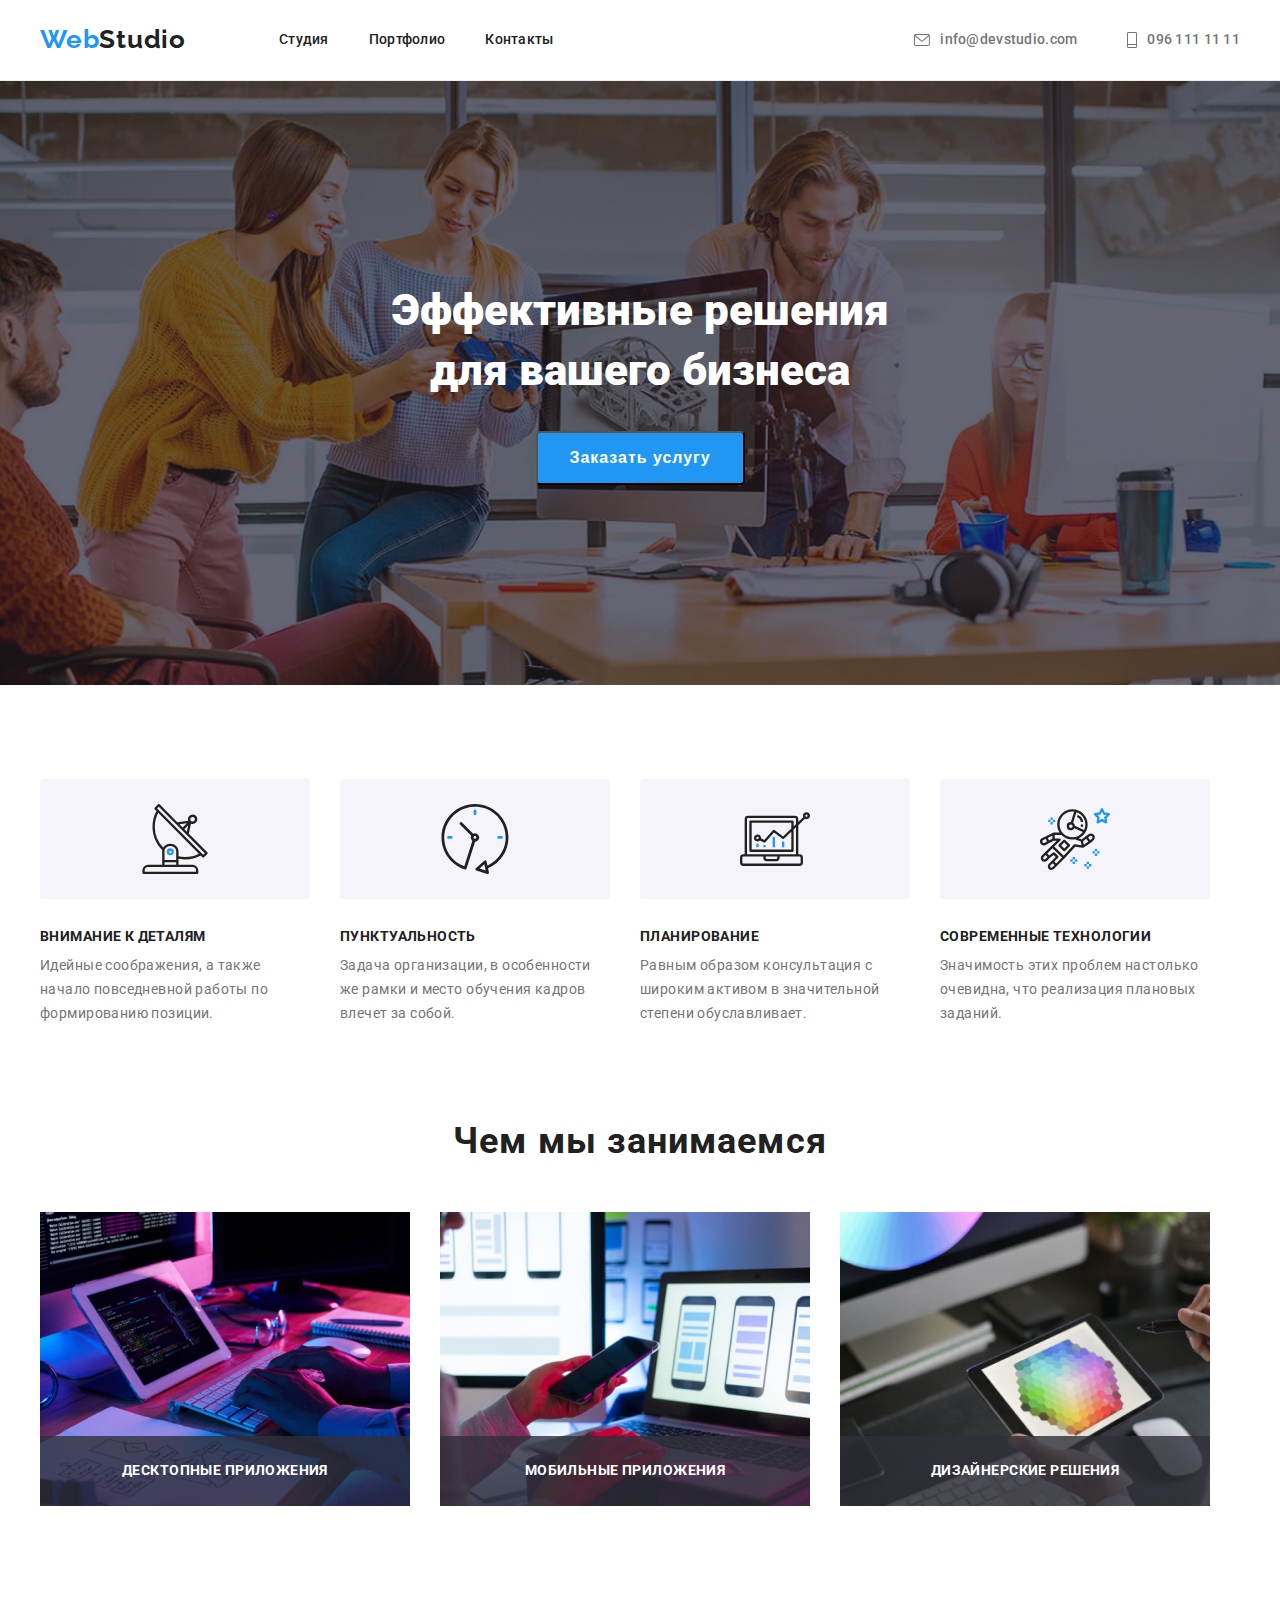
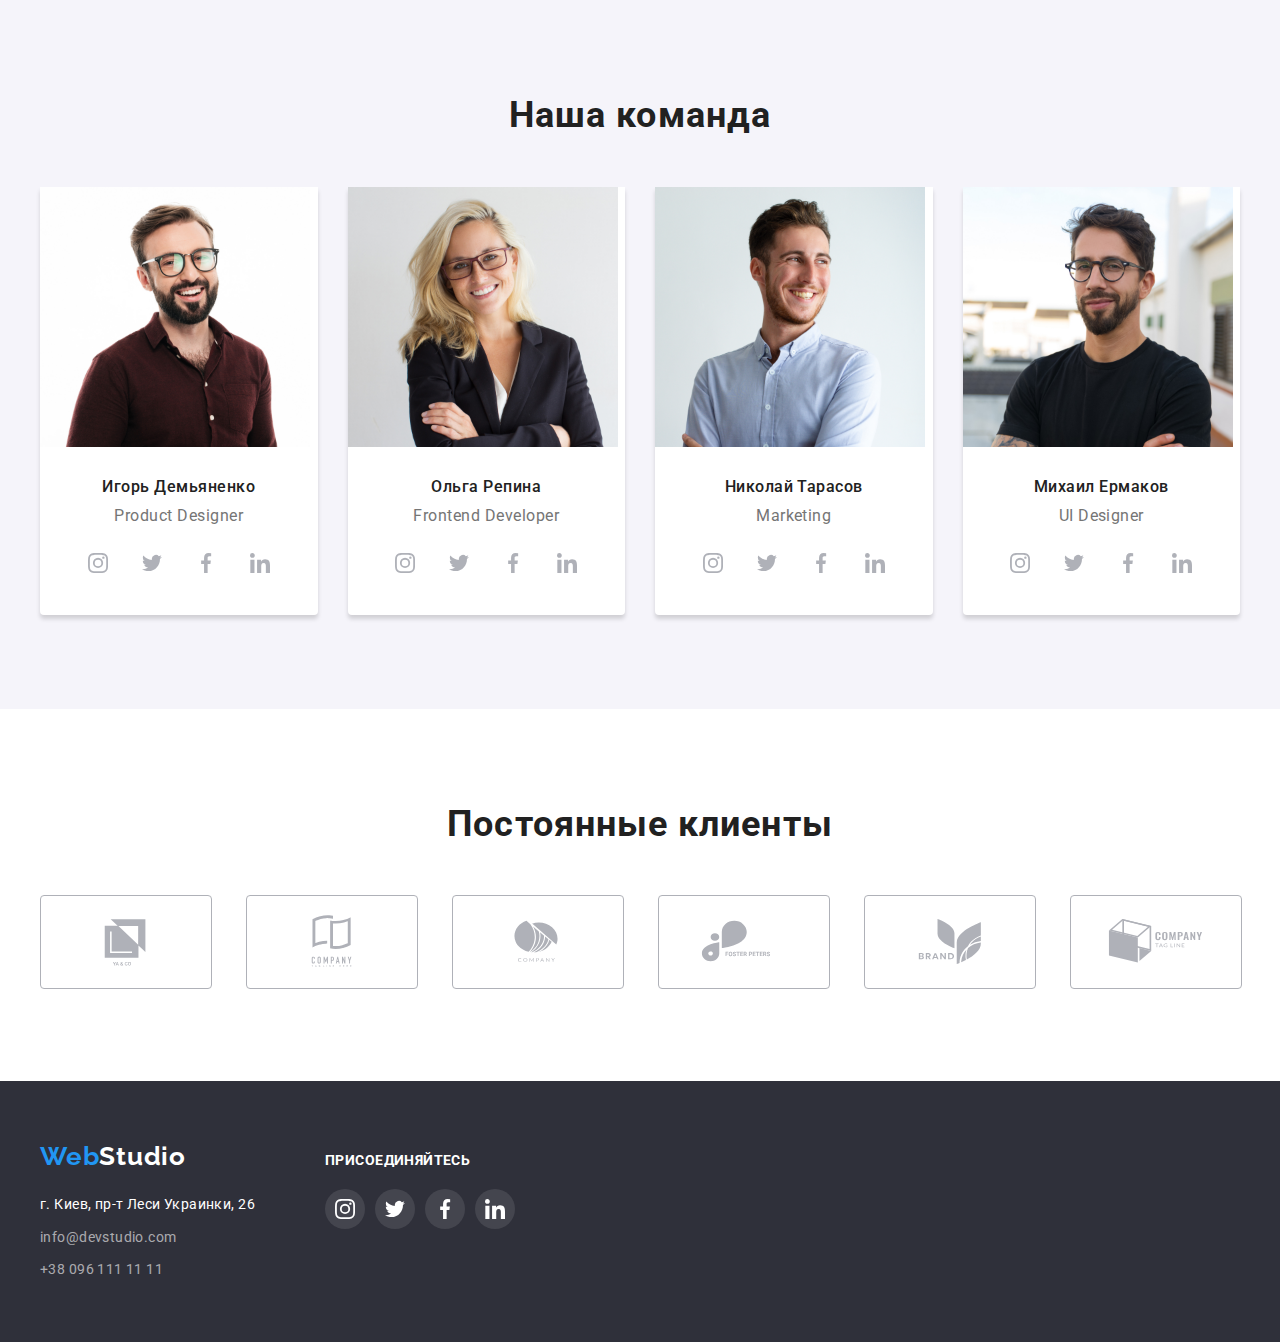
==== commit 08291c1d: "boxed and box" ====
--- a/index.html
+++ b/index.html
@@ -111,10 +111,33 @@
         <div class="container">
         <h2 class="about-us-title">Чем мы занимаемся</h2>
         <ul class="about-us-list">
+            <li class="about-us-item">
+                <div class="boxed">
+                <img src="./images/mon.1/img1.jpg" alt="Алгоритм програм" width="370" height="295"/>
+               <div class="box">
+                   <p class="box-text">Десктопные приложения</p>
+               </div>
+            </div>
+        </li>
+               <li class="about-us-item">
+                <div class="boxed">
+                   <img src="./images/mon.1/img2.jpg" alt="Синхронизация с телефоном" width="370" height="295"/>
+                   <div class="box">
+                    <p class="box-text">Мобильные приложения</p>
+                </div>
+            </div>
+                </li>
+               <li class="about-us-item">
+                <div class="boxed">
+                <img src="./images/mon.1/img3.jpg" alt="Цветовая палитра" width="370" height="295"/>
+                <div class="box">
+                    <p class="box-text">Дизайнерские решения</p>
+                </div>
+            </div>
+            </li>
+
             
-               <li class="about-us-item"><img src="./images/mon.1/img1.jpg" alt="Алгоритм програм" width="370" height="295"/></li>
-               <li class="about-us-item"><img src="./images/mon.1/img2.jpg" alt="Синхронизация с телефоном" width="370" height="295"/></li>
-               <li class="about-us-item"><img src="./images/mon.1/img3.jpg" alt="Цветовая палитра" width="370" height="295"/></li>
+               
         </ul>
         </div> 
     </section>
--- a/css/styles.css
+++ b/css/styles.css
@@ -329,6 +329,30 @@
     margin-top: 50px;
     margin-left: -30px;
 }
+.boxed{
+    position: relative;
+}
+.box{
+    width: 370px;
+    height: 70px;
+    display: flex;
+    background-color: rgba(47, 48, 58, 0.8);
+    position: absolute;
+    justify-content: center;
+    align-items: center;
+    bottom: 0px;
+    left: 0x;
+}
+.box-text{
+    color: var(--accent-color-text);
+    font-weight: 700;
+    font-size: 14px;
+    line-height: 1.14;
+    text-align: center;
+    letter-spacing: 0.03em;
+    text-transform: uppercase;
+}
+
 .about-us-item{
     margin-left: 30px;
 }
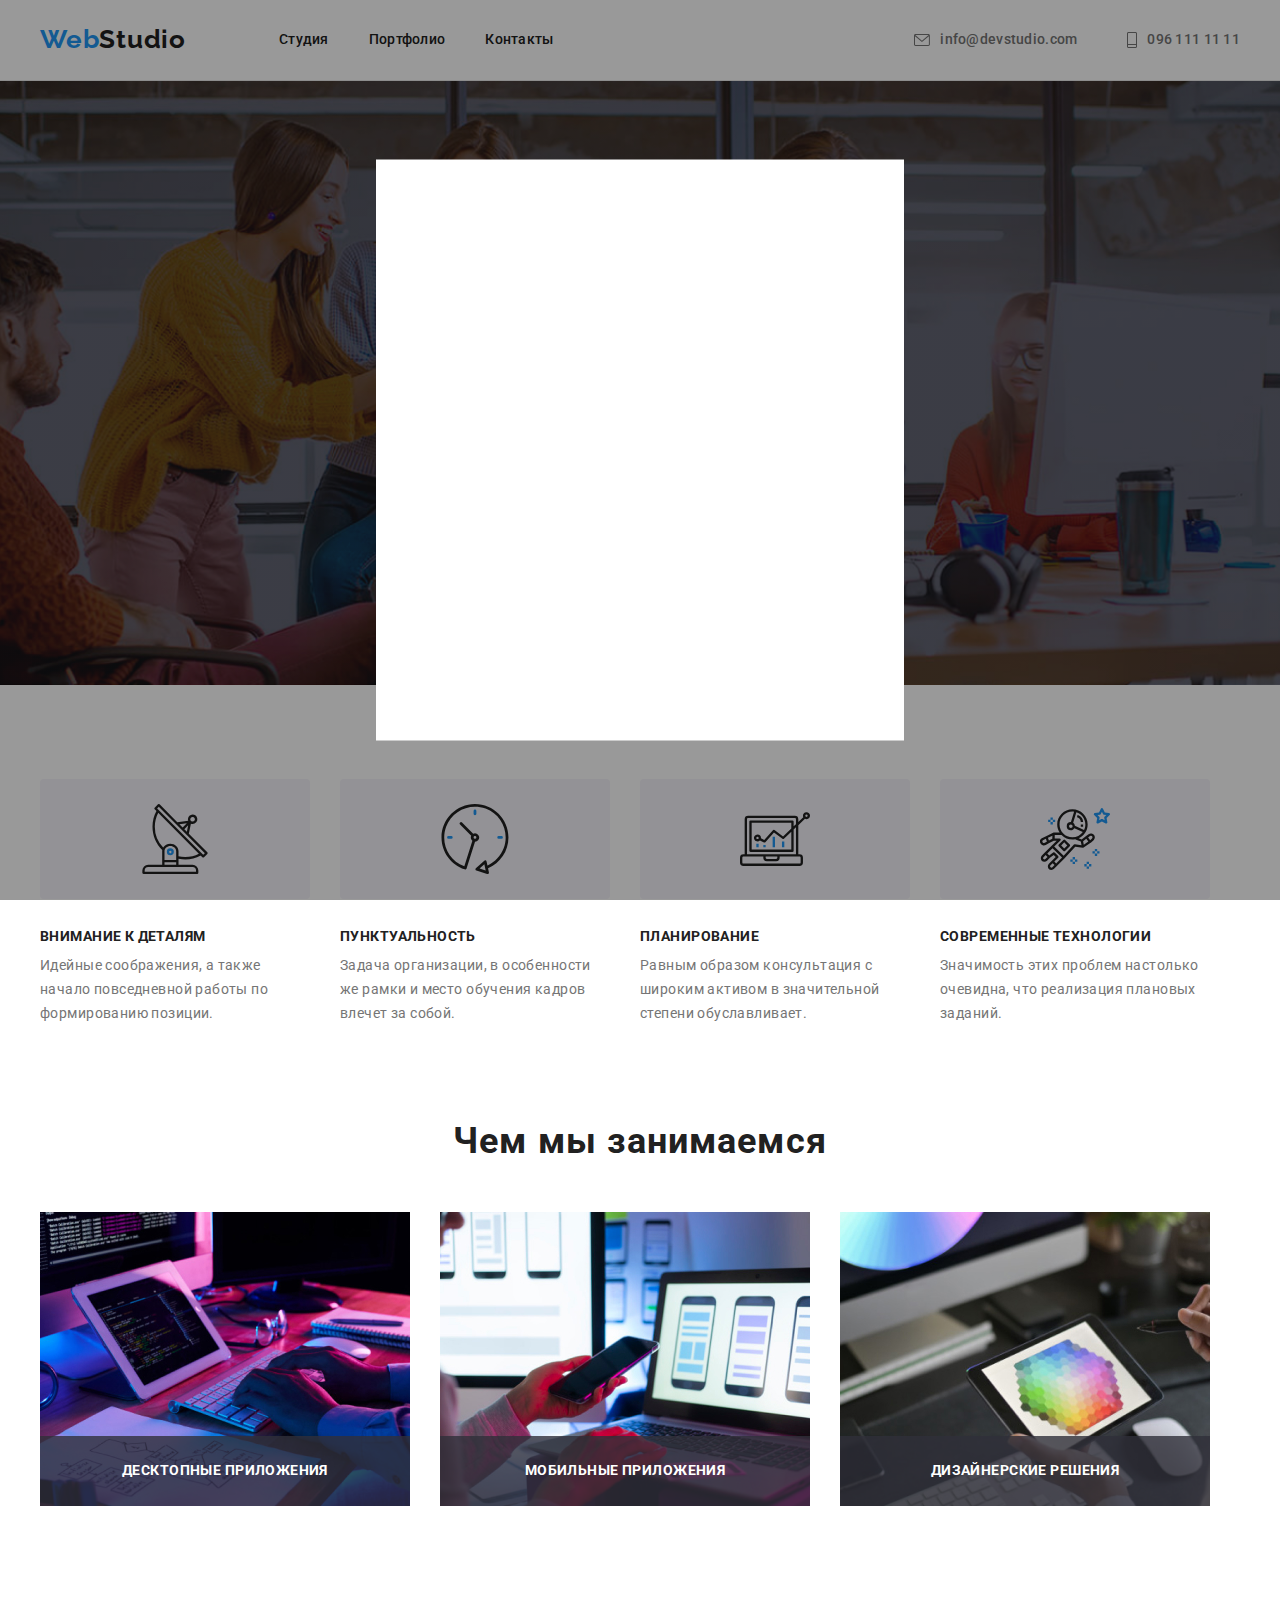
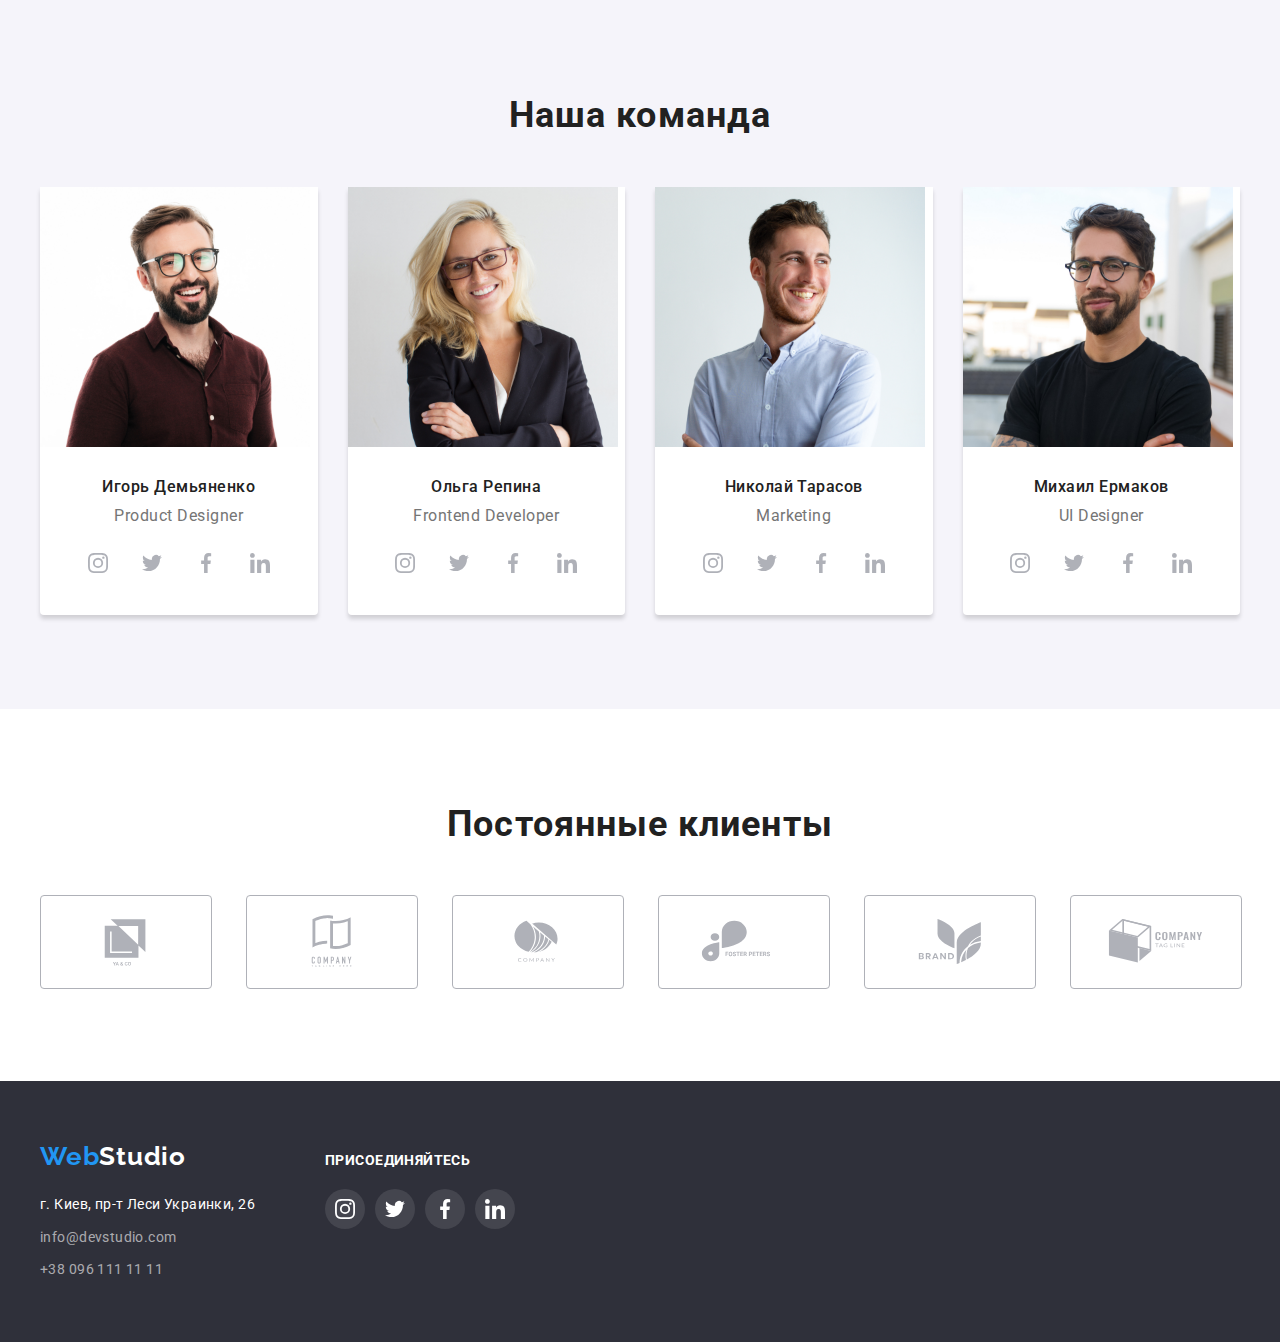
==== commit 69358e44: "modal window" ====
--- a/index.html
+++ b/index.html
@@ -45,7 +45,7 @@
     <section class="hero">
         <div class="container">
             <h1 class="hero-title">Эффективные решения <br> для вашего бизнеса</h1>
-            <button type="button" class="hero-button">Заказать услугу</button>
+            <button type="button" class="hero-button" data-modal-open>Заказать услугу</button>
            
         </div>
     </section>
@@ -413,6 +413,11 @@
     </div>
   </div>
 </footer>
-
+<!-- Modal window -->
+<div class="backdrop is-hidden" data-modal>
+    <div class="modal">
+
+    </div>
+</div>
 </body>
 </html>--- a/css/styles.css
+++ b/css/styles.css
@@ -730,5 +730,29 @@
     line-height: 1.71;
     letter-spacing: 0.03em;
 }
-
-
+/* Modal window */
+.backdrop{
+    position: fixed;
+    top: 0;
+    left: 0;
+    width: 100%;
+    height: 100%;
+    background-color: rgba(0, 0, 0, 0.4);
+}
+.backdrop .is-hidden {
+    opacity: 0;
+    pointer-events: none;
+
+}
+.modal{
+    position: absolute;
+    top: 50%;
+    left: 50%;
+    transform: translate(-50%,-50%);
+    min-width: 528px;
+    min-height: 581px;
+    background-color: var(--accent-color-text);
+    
+    
+}
+
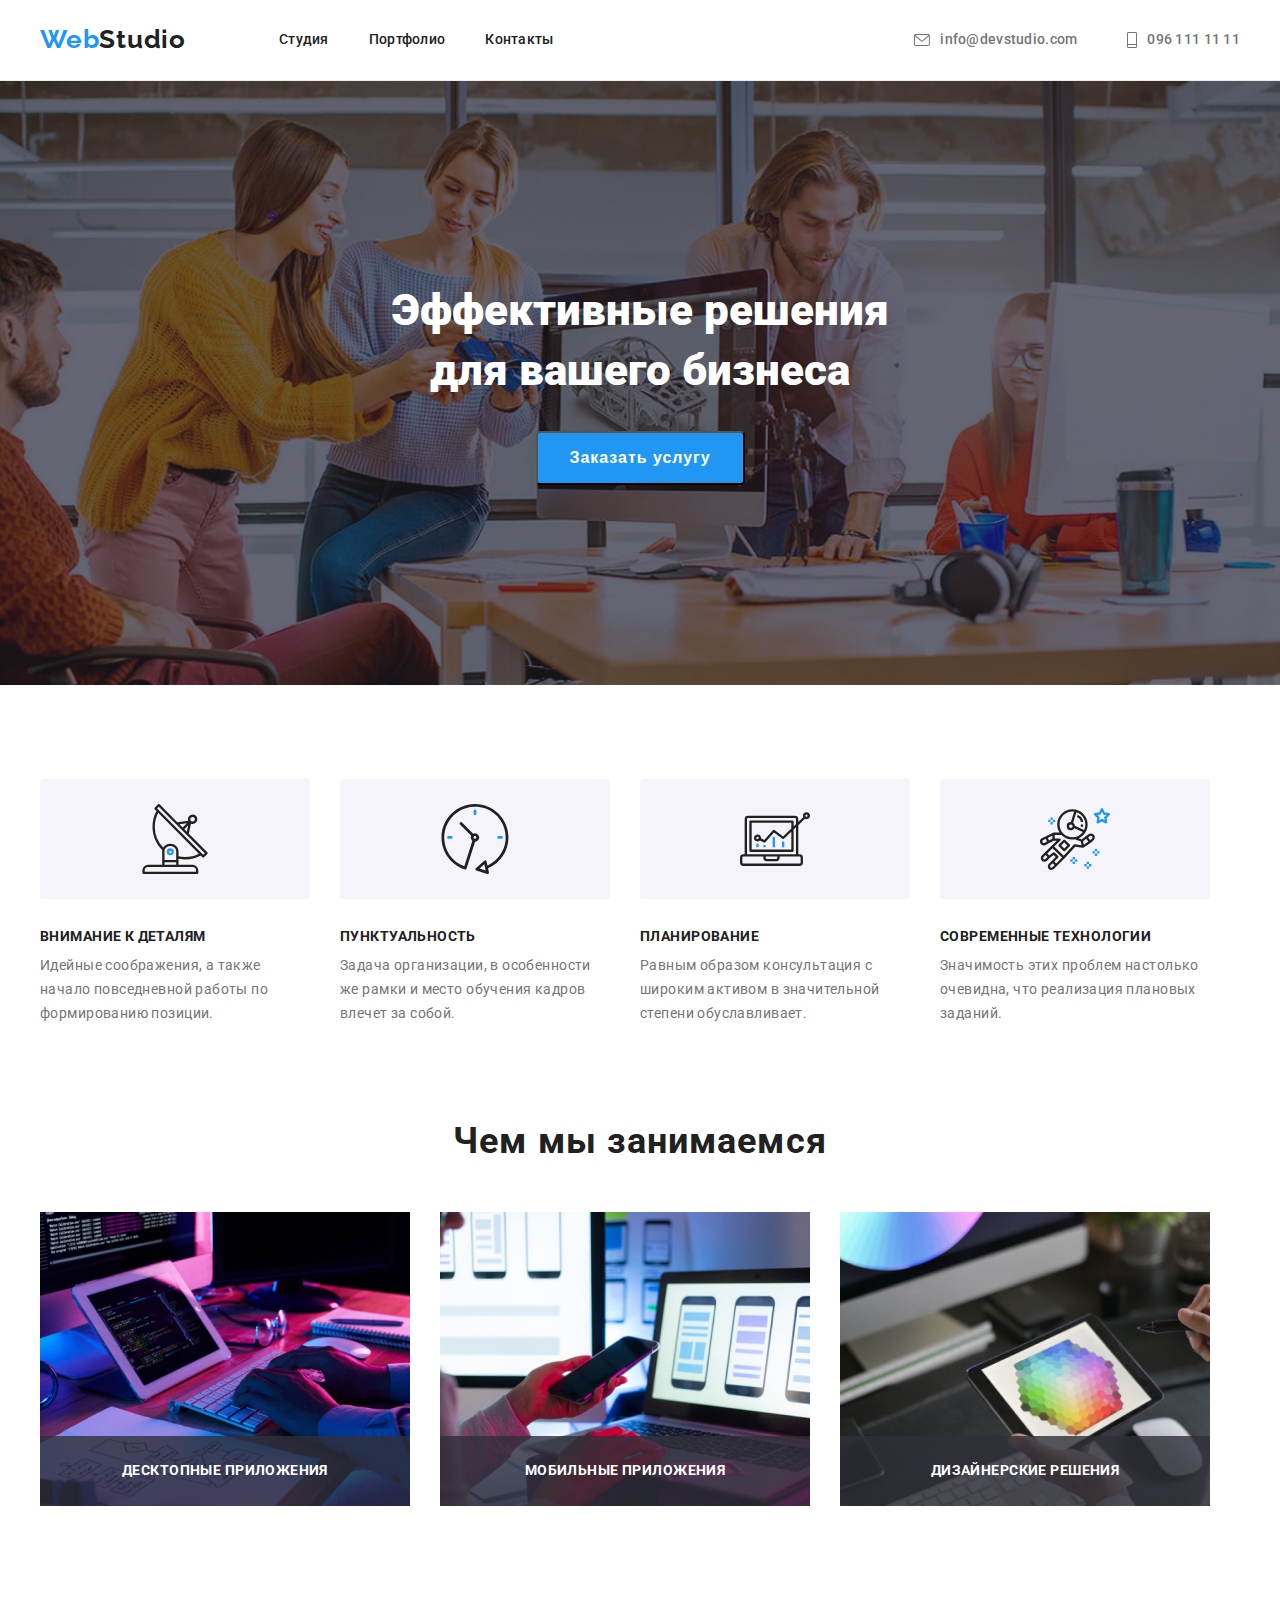
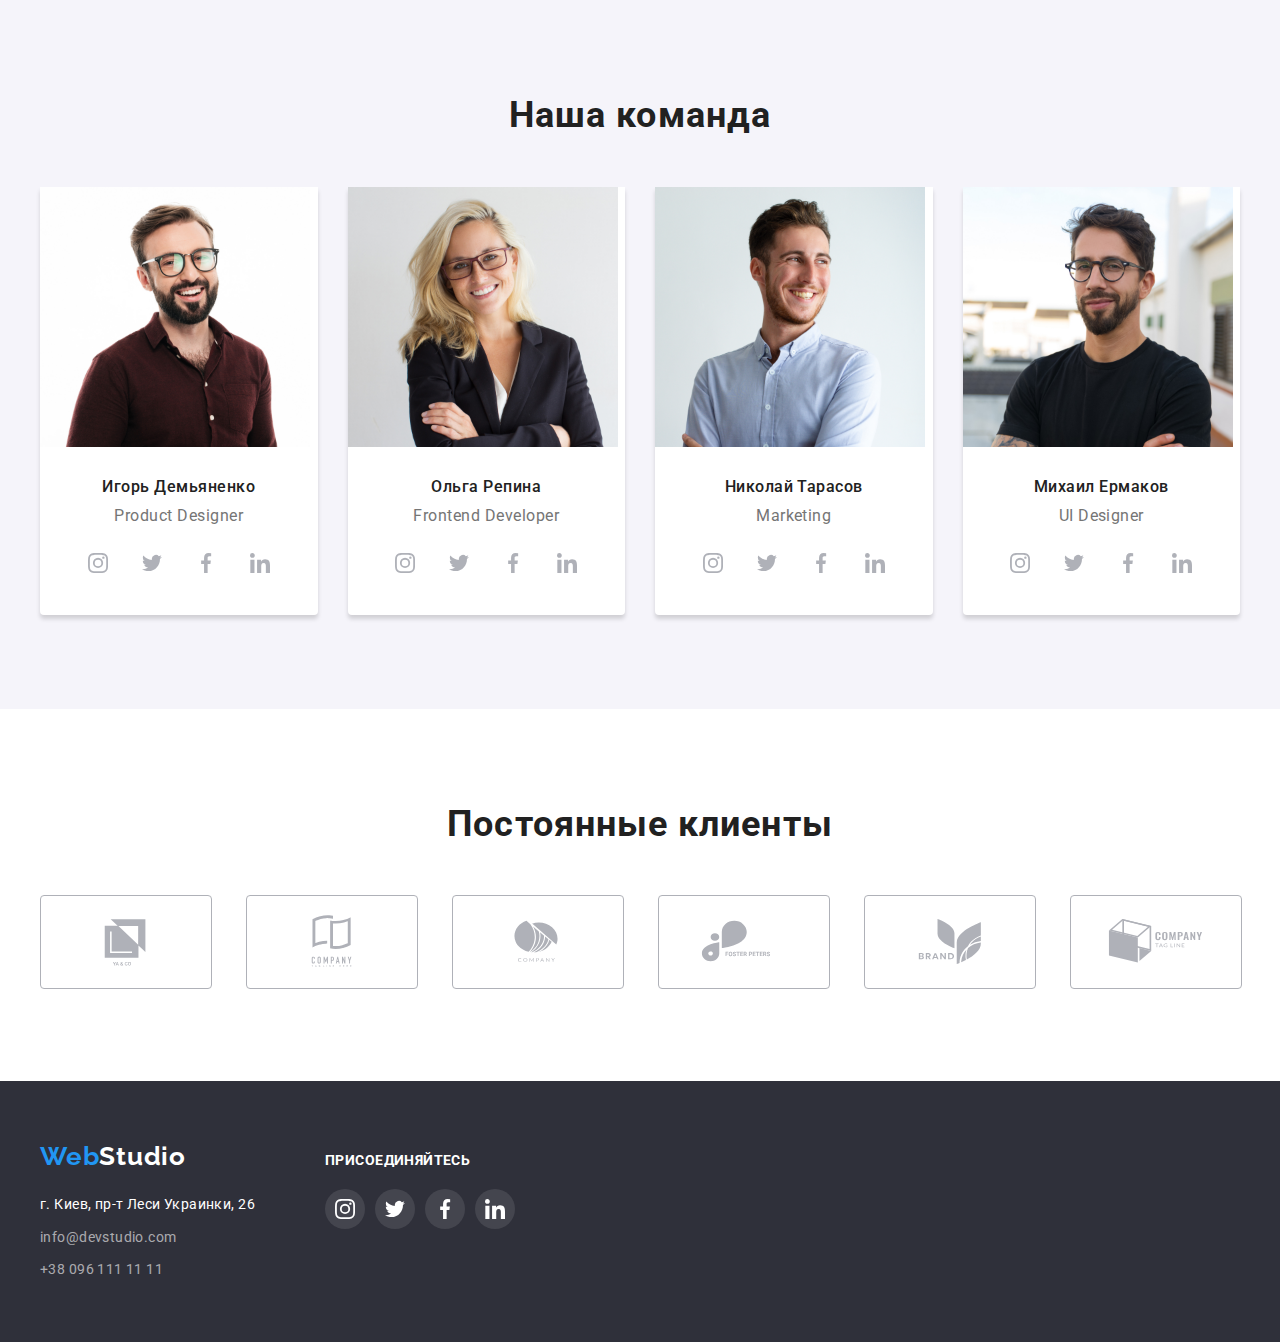
==== commit 5d2ef864: "modal window" ====
--- a/index.html
+++ b/index.html
@@ -416,8 +416,17 @@
 <!-- Modal window -->
 <div class="backdrop is-hidden" data-modal>
     <div class="modal">
+        <button class="modal-close" data-modal-close>
+            <svg class="modal-close-icon" width="11" height="11">
+                <use href="./images/symbol-defsvector-1.svg">
+
+                </use>
+            </svg>
+        </button>
 
     </div>
 </div>
+    <script src="./js/modal.js">
+    </script>
 </body>
 </html>--- a/css/styles.css
+++ b/css/styles.css
@@ -9,6 +9,7 @@
     --header-color: #ececec;
     --portfolio-color: #e5e5e5;
     --clients-color:#afb1b8;
+    --bezier-timing:cubic-bezier(0.4, 0, 0.2, 1);
     /* --card-set-gap: 30px */
 
     /* первый цвет фона : #E5E5E5; */
@@ -738,21 +739,50 @@
     width: 100%;
     height: 100%;
     background-color: rgba(0, 0, 0, 0.4);
-}
-.backdrop .is-hidden {
+    
+    opacity: 1;
+    transition: opacity 250ms var(--bezier-timing);
+}
+.backdrop.is-hidden {
     opacity: 0;
     pointer-events: none;
-
+}
+.backdrop.is-hidden .modal{
+    transform: translate(-50%,-50%) scale(1.1);
 }
 .modal{
     position: absolute;
     top: 50%;
     left: 50%;
-    transform: translate(-50%,-50%);
+   
     min-width: 528px;
     min-height: 581px;
     background-color: var(--accent-color-text);
     
-    
-}
-
+    border-radius: 4px;
+    box-shadow: 0px 1px 3px rgba(0, 0, 0, 0.12), 0px 1px 1px rgba(0, 0, 0, 0.14), 0px 2px 1px rgba(0, 0, 0, 0.2);
+    
+    transform: translate(-50%,-50%) scale(1);
+    transition: transform 250ms var(--bezier-timing);
+}
+
+.modal-close{
+    position: absolute;
+    top: 8px;
+    right: 8px;
+    cursor: pointer;
+
+    display: flex;
+    justify-content: center;
+    align-items: center;
+    width: 30px;
+    height: 30px;
+    border-radius: 50%;
+
+    border: 1px solid rgba(0, 0, 0, 0.1);
+    background: var(--accent-color-text);
+}   
+.modal-close-icon:hover,
+.modal-close-icon:focus{
+    color: var(--accent-color);
+}
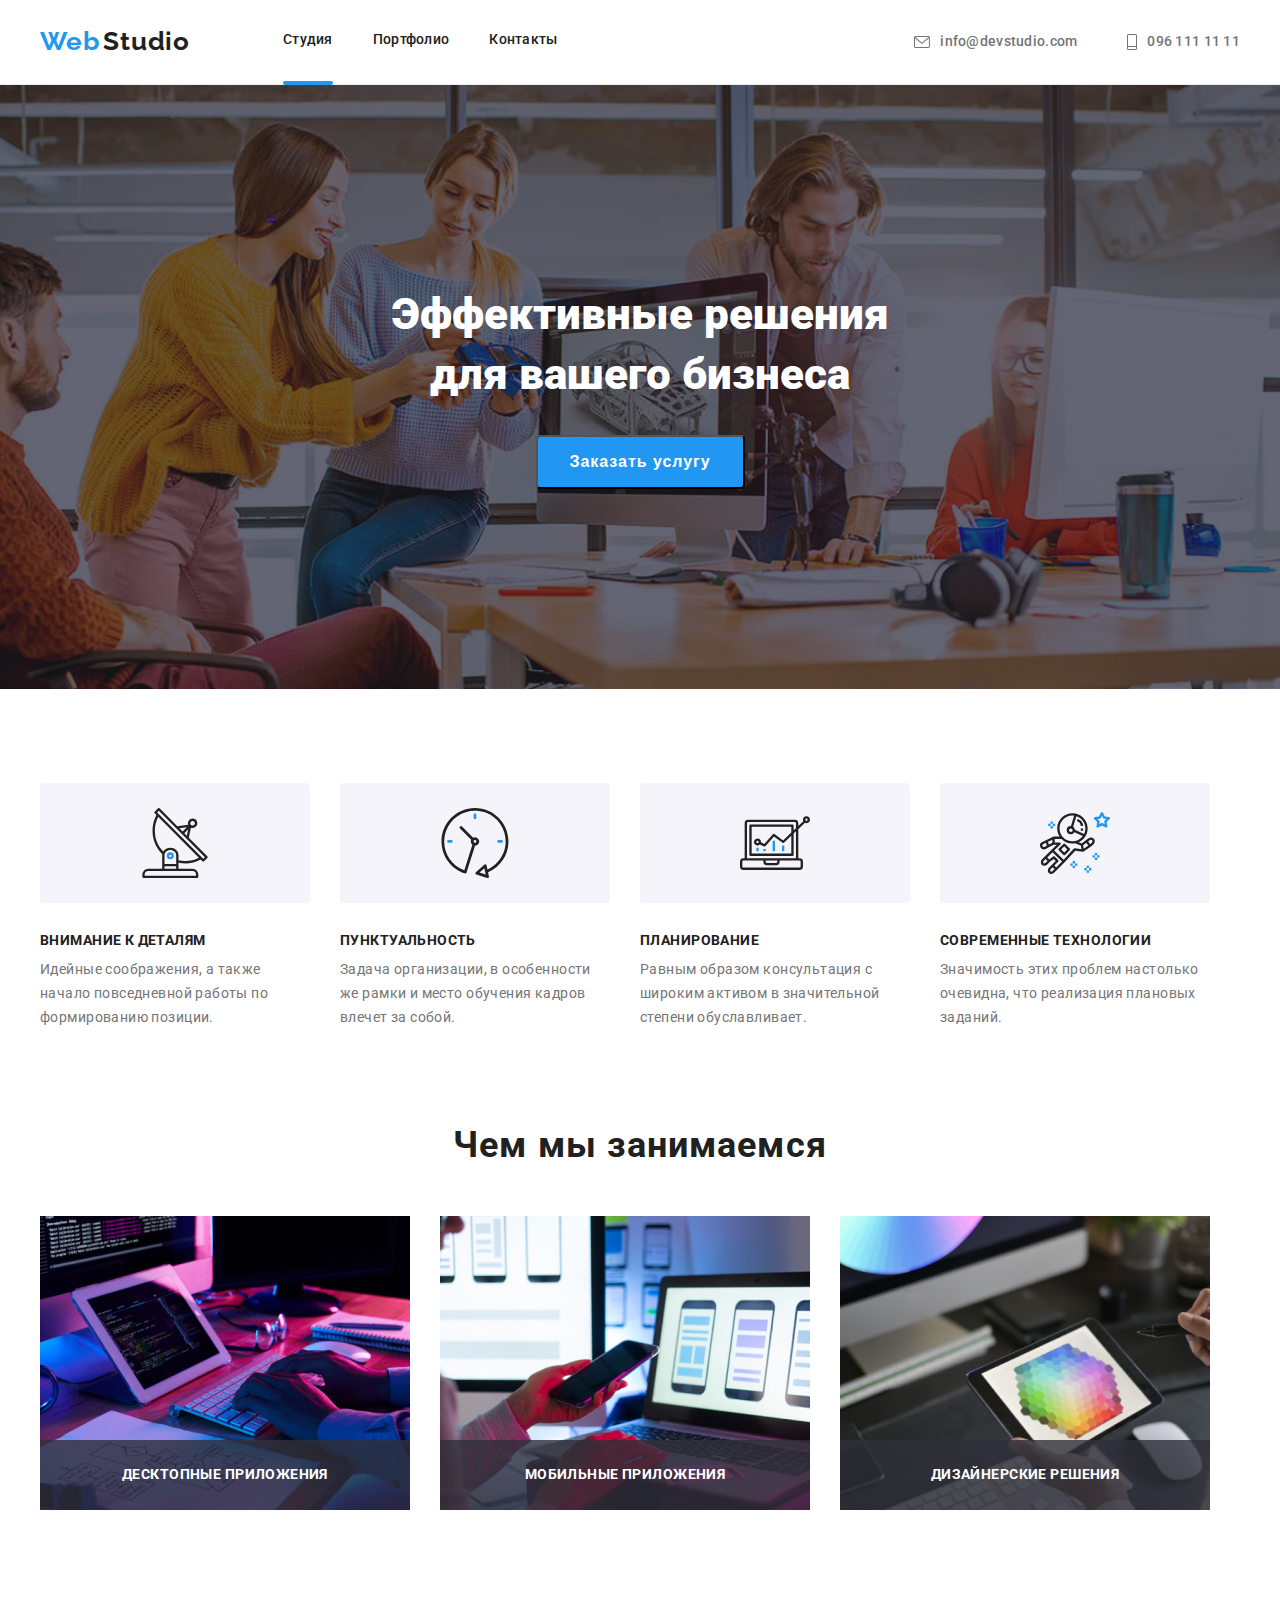
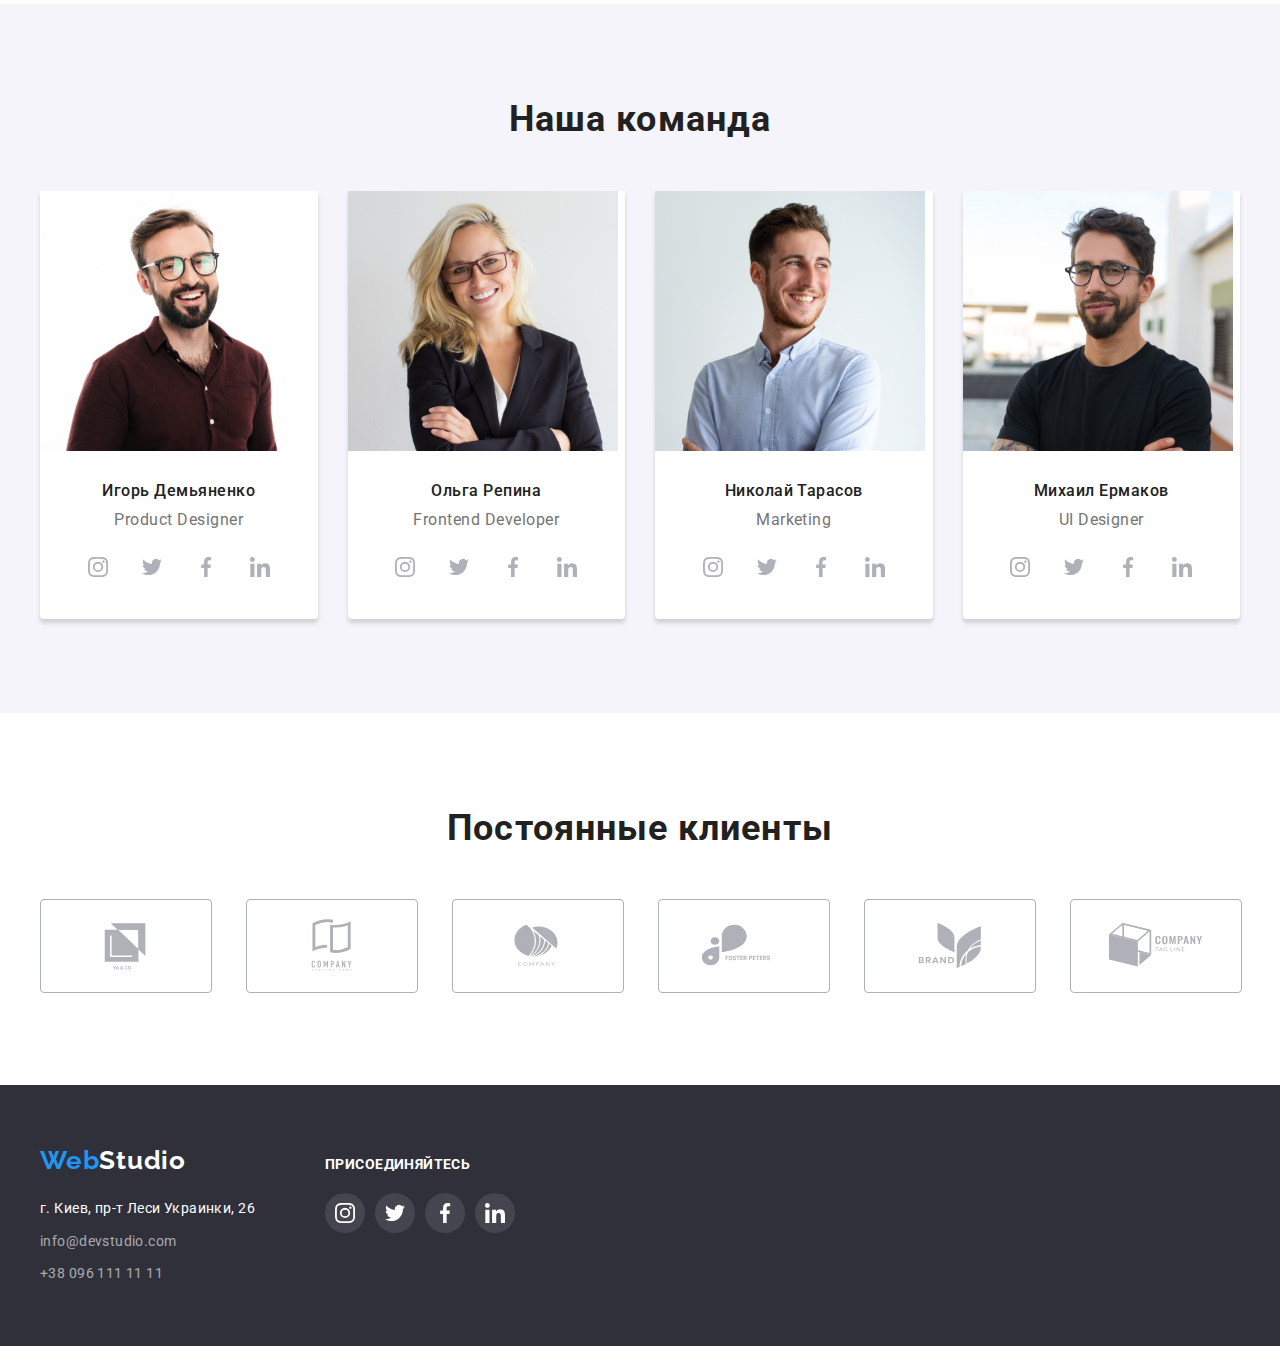
==== commit b0566856: "blue line" ====
--- a/index.html
+++ b/index.html
@@ -19,7 +19,10 @@
   <header class="page-header">
     <div class="container header-container">
         <nav class="nav-box">
-           <a class="nav-logo" href="./index.html"><span class="logo-web">Web</span><span class="logo-studio">Studio</span></a>
+           <a class="nav-logo" href="./index.html">
+               <span class="logo-web">Web</span>
+               <span class="logo-studio">Studio</span>
+            </a>
         <ul class="site-nav">
              <li class="nav-item"><a href="" class="link current">Студия</a></li>
              <li class="nav-item"><a href="./portfolio.html" class="link">Портфолио</a></li>
@@ -46,8 +49,7 @@
         <div class="container">
             <h1 class="hero-title">Эффективные решения <br> для вашего бизнеса</h1>
             <button type="button" class="hero-button" data-modal-open>Заказать услугу</button>
-           
-        </div>
+           </div>
     </section>
    
     <!--Преимущества-->
@@ -418,7 +420,7 @@
     <div class="modal">
         <button class="modal-close" data-modal-close>
             <svg class="modal-close-icon" width="11" height="11">
-                <use href="./images/symbol-defsvector-1.svg">
+                <use href="./images/symbol-defsvector-1.svg#icon-Vector">
 
                 </use>
             </svg>
--- a/css/styles.css
+++ b/css/styles.css
@@ -75,8 +75,25 @@
     padding-left: 15px;
     padding-right: 15px;
 }
-
-
+/* blue line */
+.site-nav .link .current {
+    color: var(--accent-color);
+  }
+  .link.current {
+    color: var(--accent-color);
+  }
+  .current::after {
+    content: '';
+    display: block;
+    position: relative;
+    top: 33px;
+  
+    width: 100%;
+    height: 4px;
+    background-color: var(--accent-color);
+    border-radius: 2px;
+}
+/* /////////////////////// */
 .nav-box{
     display: flex;
     align-items: center;
@@ -535,6 +552,47 @@
 .flex-element:nth-child(3n) {
     margin-right: 0;
 }
+/*portfolio thumb*/
+.portfolio-thumb{
+    width: 370px;
+    position: relative;
+}
+.thumb-box{
+    position: relative;
+    overflow: hidden;
+}
+.thumb-text{
+/* opasity: 0; */
+position: absolute;
+overflow: hidden;
+background-color: rgba(33, 150, 243, 0.9);
+left: 0;
+top: 0;
+width: 370px;
+height: 294px;
+
+display: flex;
+justify-content: center;
+align-items: center;
+padding: 63px 24px;
+
+font-style: normal;
+font-size: 18px;
+line-height: 1.56;
+letter-spacing: 0.03em;
+color: var(--accent-color-text);
+transform: translateY(100%);
+
+transition: transform 250ms var(--bezier-timing),box-shadow 250ms var(--bezier-timing);
+}
+.portfolio-img:hover .thumb-text,
+.portfolio-img:focus .thumb-text{
+    transform: translateZ(0);
+    overflow: visible;
+}
+/* .thumb-box:hover .thumb-text{
+    opacity: 1;
+} */
 
 /* Clients */
 .clients{
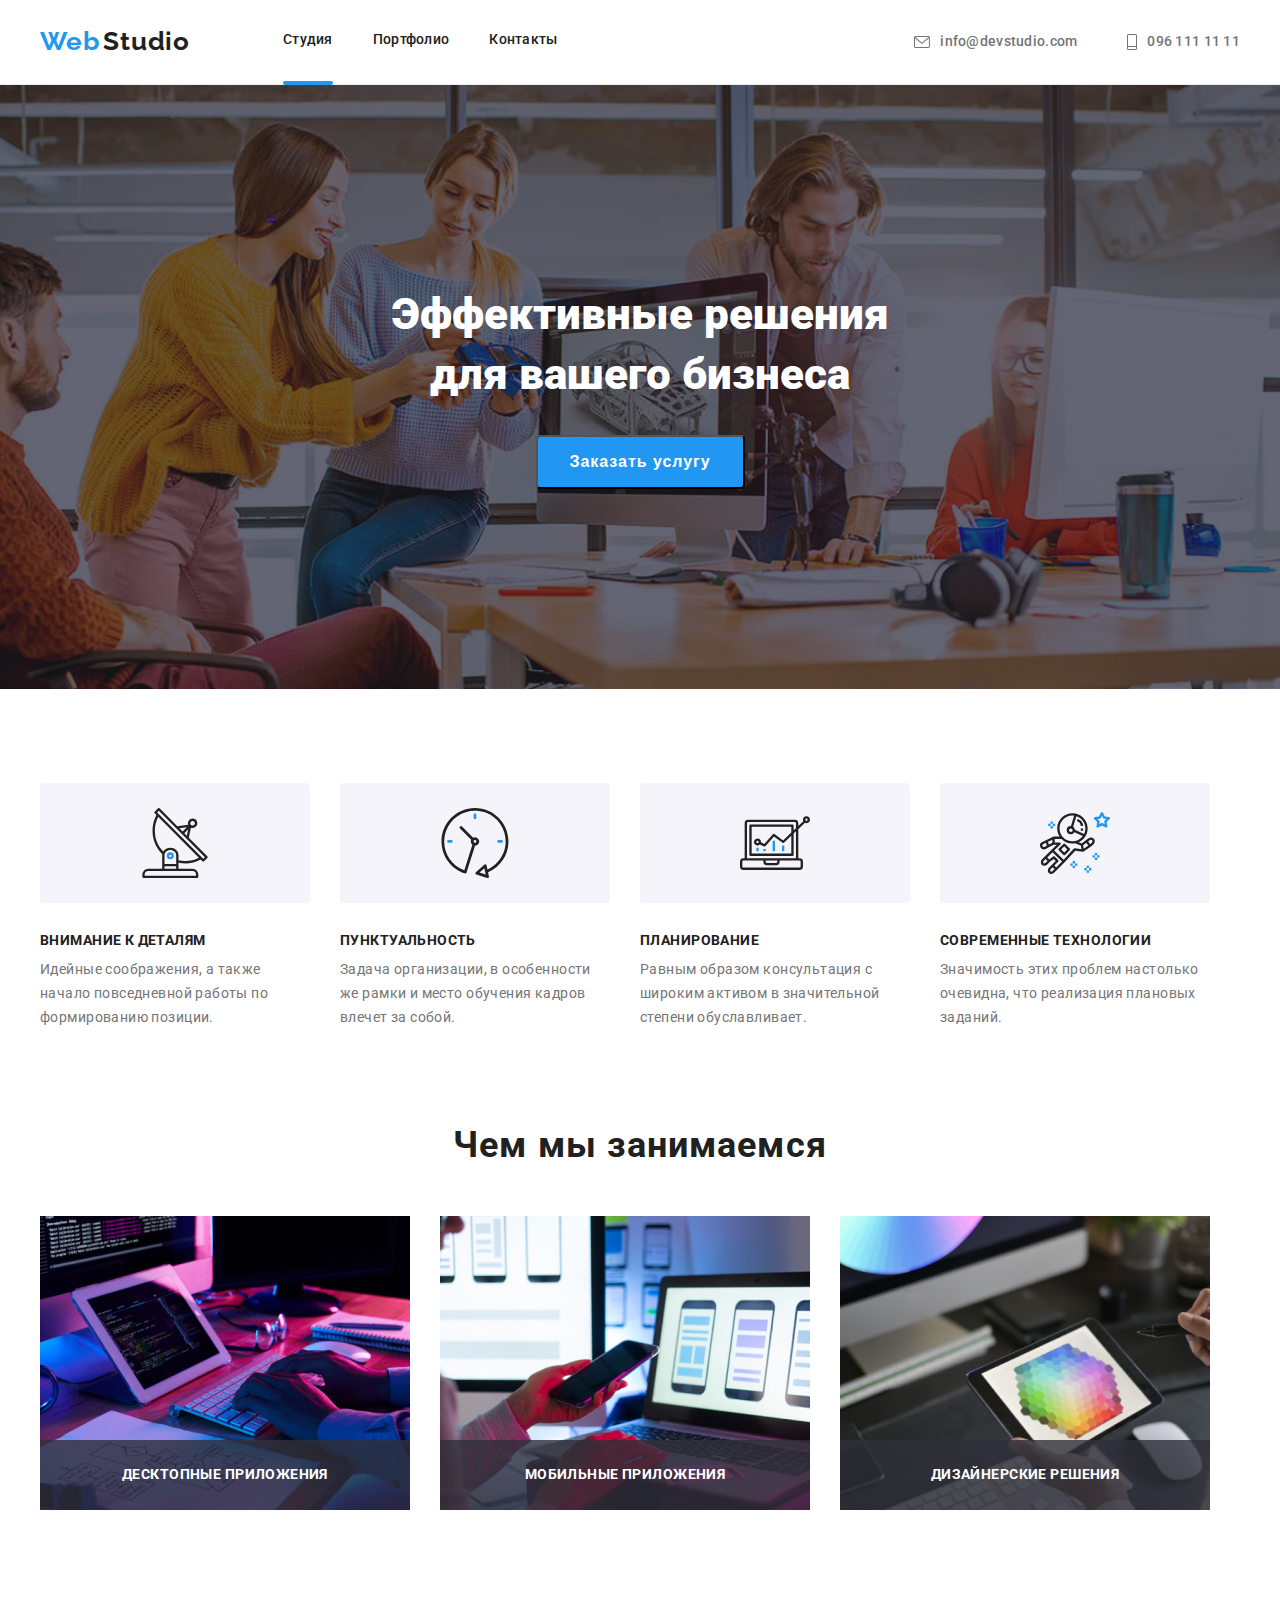
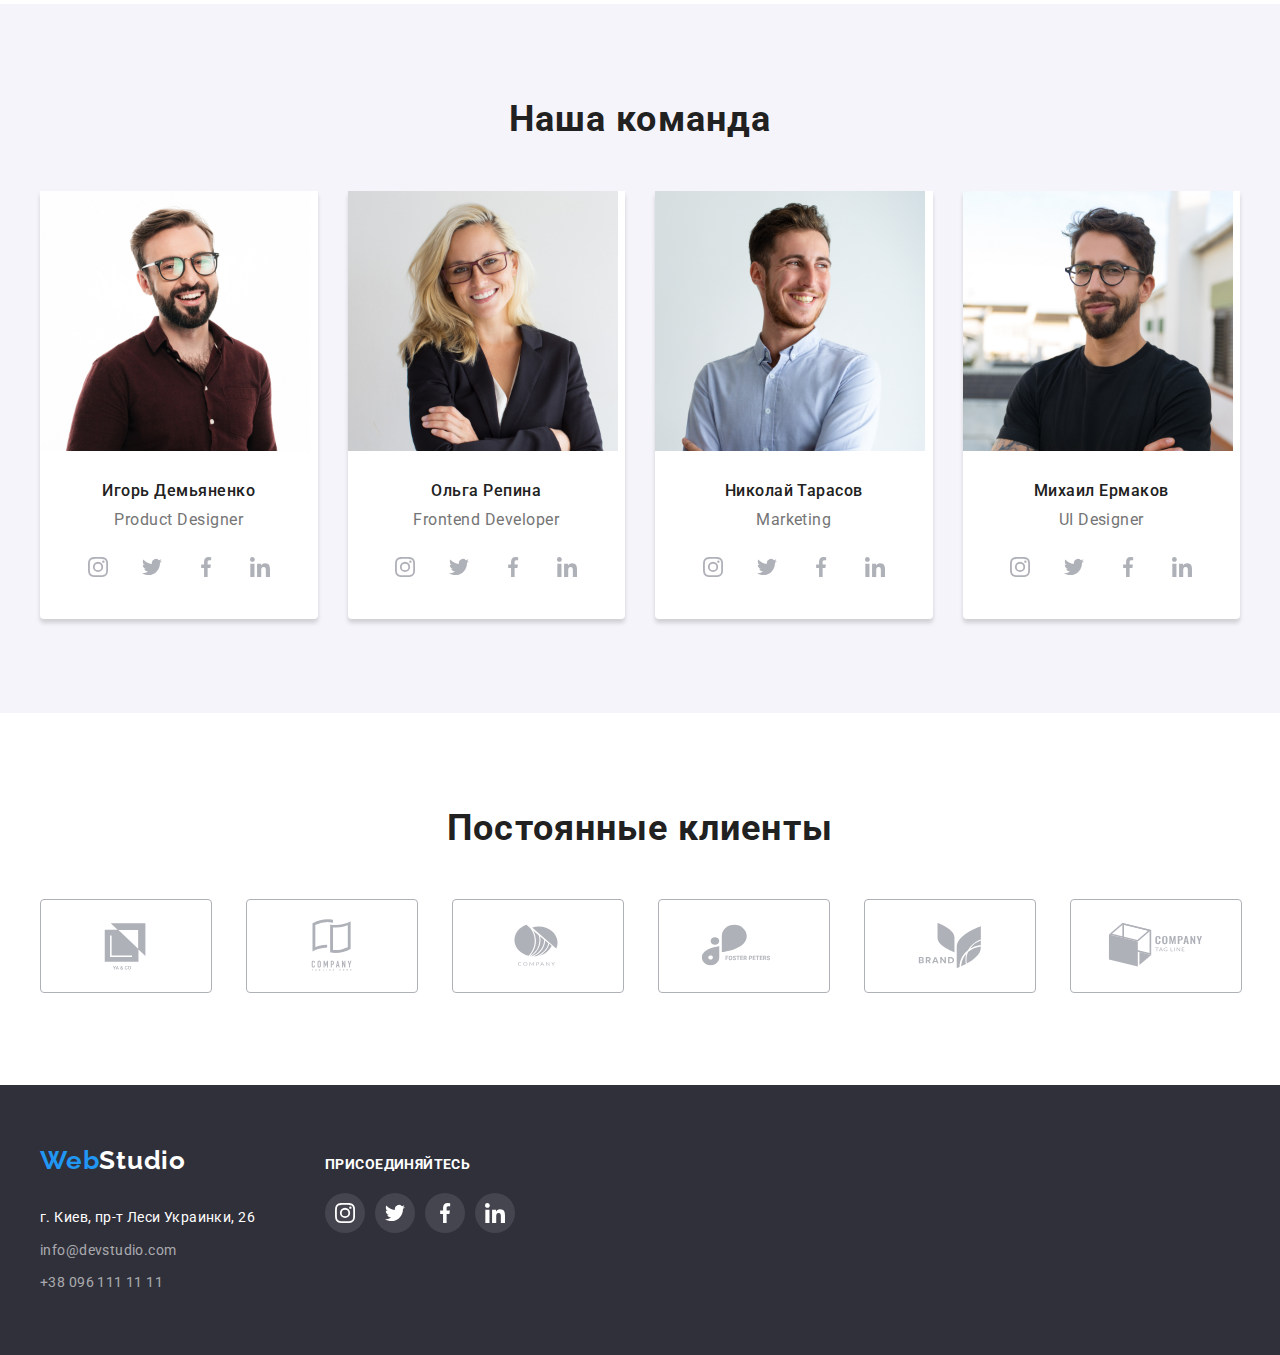
==== commit 6c1308a0: "переходы при hover" ====
--- a/index.html
+++ b/index.html
@@ -31,14 +31,19 @@
         </nav>
         <!-- Контакты -->
        <ul class="contact-nav">
-            <li class="item"><a href="mailto:info@devstudio.com" class="contacts-link">
+            <li class="item">
+                <a href="mailto:info@devstudio.com" class="contacts-link">
                 <svg class="contact-nav-icon-f">
                     <use href="./images/symbol-defs2.svg#icon-envelope-hover-1"></use>
-                </svg>info@devstudio.com</a></li>
-            <li class="item"><a href="tel:+380961111111" class="contacts-link">
+                </svg>info@devstudio.com</a>
+            </li>
+
+            <li class="item">
+                <a href="tel:+380961111111" class="contacts-link">
                 <svg class="contact-nav-icon-s">
                     <use href="./images/symbol-defs2.svg#icon-tel-1"></use>
-                </svg> 096 111 11 11</a></li>
+                </svg> 096 111 11 11</a>
+            </li>
         </ul>
     </div>
       </header>
@@ -102,7 +107,6 @@
                     <h3 class="feature-title">Современные технологии</h3>
                     <p class="feature-text" >Значимость этих проблем настолько очевидна, что реализация плановых заданий.</p>
             </li>
-        
         </ul>
         </div> 
     </section>
@@ -137,9 +141,6 @@
                 </div>
             </div>
             </li>
-
-            
-               
         </ul>
         </div> 
     </section>
--- a/css/styles.css
+++ b/css/styles.css
@@ -48,8 +48,7 @@
 }
 a{
     text-decoration: none;
-    
-}
+    }
 /* Cкрыть кнопки */
 .visually-hidden{
     position: absolute;
@@ -75,7 +74,7 @@
     padding-left: 15px;
     padding-right: 15px;
 }
-/* blue line */
+/* -------blue line------- */
 .site-nav .link .current {
     color: var(--accent-color);
   }
@@ -111,7 +110,10 @@
     font-size: 26px;
     line-height: 1.19;
     letter-spacing: 0.03em;
-}
+    
+    transition: color 250ms var(--bezier-timing);
+}
+
 .logo-web:hover,
 .logo-web:focus{
     color: var(--accent-color);
@@ -123,6 +125,8 @@
     font-size: 26px;
     line-height: 1.19;
     letter-spacing: 0.03em;
+
+    transition: color 250ms var(--bezier-timing);
 }
 .logo-studio:hover,
 .logo-studio:focus{
@@ -147,6 +151,8 @@
     text-decoration: none;
     padding-top: 32px;
     padding-bottom: 32px;
+
+    transition: color 250ms var(--bezier-timing);
     }
 .site-nav .link:hover,
 .site-nav .link:focus {
@@ -191,6 +197,8 @@
     font-size: 14px;
     line-height: 1.14;
     letter-spacing: 0.02em;
+
+    transition: color 250ms var(--bezier-timing);
     
 }
 .contact-nav .item:last-child{
@@ -203,6 +211,8 @@
 .contact-nav .nav-tel{
     color: var(--text-color);
     text-decoration: none;
+
+    transition: color 250ms var(--bezier-timing);
 }
 .contact-nav .nav-tel:hover,
 .contact-nav .nav-tel:focus{
@@ -256,6 +266,8 @@
     border-radius: 4px;
     padding: 10px 32px;
     margin-top: 30px;
+
+    transition: color 250ms var(--bezier-timing);
    }
 
 /* Feature */
@@ -347,11 +359,14 @@
     margin-top: 50px;
     margin-left: -30px;
 }
+.about-us-item{
+    margin-left: 30px;
+}
 .boxed{
     position: relative;
 }
 .box{
-    width: 370px;
+    width: 100%;
     height: 70px;
     display: flex;
     background-color: rgba(47, 48, 58, 0.8);
@@ -359,7 +374,7 @@
     justify-content: center;
     align-items: center;
     bottom: 0px;
-    left: 0x;
+    left: 0;
 }
 .box-text{
     color: var(--accent-color-text);
@@ -371,9 +386,7 @@
     text-transform: uppercase;
 }
 
-.about-us-item{
-    margin-left: 30px;
-}
+
 /* .about-us-item:first-child{
     margin-left: 0px;
 } */
@@ -455,6 +468,8 @@
      height: 100%;
      border-radius: 50%;
      color: var(--clients-color);
+
+     transition: color 250ms var(--bezier-timing),background-color 250ms var(--bezier-timing);
  }
  .social-link:hover,
  .social-link:focus{
@@ -489,6 +504,9 @@
     cursor: pointer;
     text-align: center;
     font-size: 16px;
+
+    transition: color 250ms var(--bezier-timing),background-color 250ms var(--bezier-timing),box-shadow color 250ms var(--bezier-timing);
+    
 }
 .btn:hover,
 .btn:focus{
@@ -629,6 +647,7 @@
     border-radius: 4px;
     width: 100%;
     height: 100%;
+     transition: color 250ms var(--bezier-timing), background-color 250ms var(--bezier-timing);;
 }
 .client-link:hover,
 .client-link:focus{
@@ -663,7 +682,7 @@
     font-weight: 700;
     font-size: 26px;
     line-height: 1.19;
-    letter-spacing: 00.03em;
+    letter-spacing: 0.03em;
     margin-bottom: 20px;
 }
 .f-web{
@@ -673,6 +692,8 @@
     font-size: 26px;
     line-height: 1.19;
     letter-spacing: 0.03em;
+
+    transition: color 250ms var(--bezier-timing);
 }
 .f-webstudio{
     font-family: Raleway;
@@ -680,6 +701,8 @@
     font-size: 26px;
     line-height: 1.19;
     letter-spacing: 0.03em;
+
+    transition: color 250ms var(--bezier-timing);
 }
 .footer-logo:hover,
 .footer-logo:focus{
@@ -687,7 +710,6 @@
 }
 .footer-address{
     display: inline-block;
-    display: block;
     color: rgba(255, 255, 255, 0.6);
     font-size: 14px;
     line-height: 1.71;
@@ -701,11 +723,10 @@
     font-size: 14px;
     line-height: 1.71;
     letter-spacing: 0.03em;
-  }
-  .address-map:hover,
-  .address-map:focus {
-    color: var(--accent-color);
-  }
+
+    transition: color 250ms var(--bezier-timing);
+  }
+  
   .contacts:hover,
   .contacts:focus {
     color: var(--accent-color);
@@ -741,7 +762,9 @@
   .fsocial-icon{
       width: 20px;
       height: 20px;
+      fill: var(--accent-color-text);
     }
+   
   .fsocial-item:first-child{
       margin-left: 0;
   }
@@ -754,10 +777,10 @@
       border-radius: 50%;
       color: #afb1b8;
       background: rgba(255, 255, 255, 0.1);
-  }
-  .fsocial-icon{
-      fill: var(--accent-color-text);
-  }
+
+      transition: color 250ms var(--bezier-timing);
+  }
+  
   .fsocial-link:hover,
   .fsocial-link:focus{
       fill: var(--accent-color-text);
@@ -788,7 +811,13 @@
     font-size: 14px;
     line-height: 1.71;
     letter-spacing: 0.03em;
-}
+
+    transition: color 250ms var(--bezier-timing);
+}
+  .address-map:hover,
+  .address-map:focus {
+    color: var(--accent-color);
+  }
 /* Modal window */
 .backdrop{
     position: fixed;
